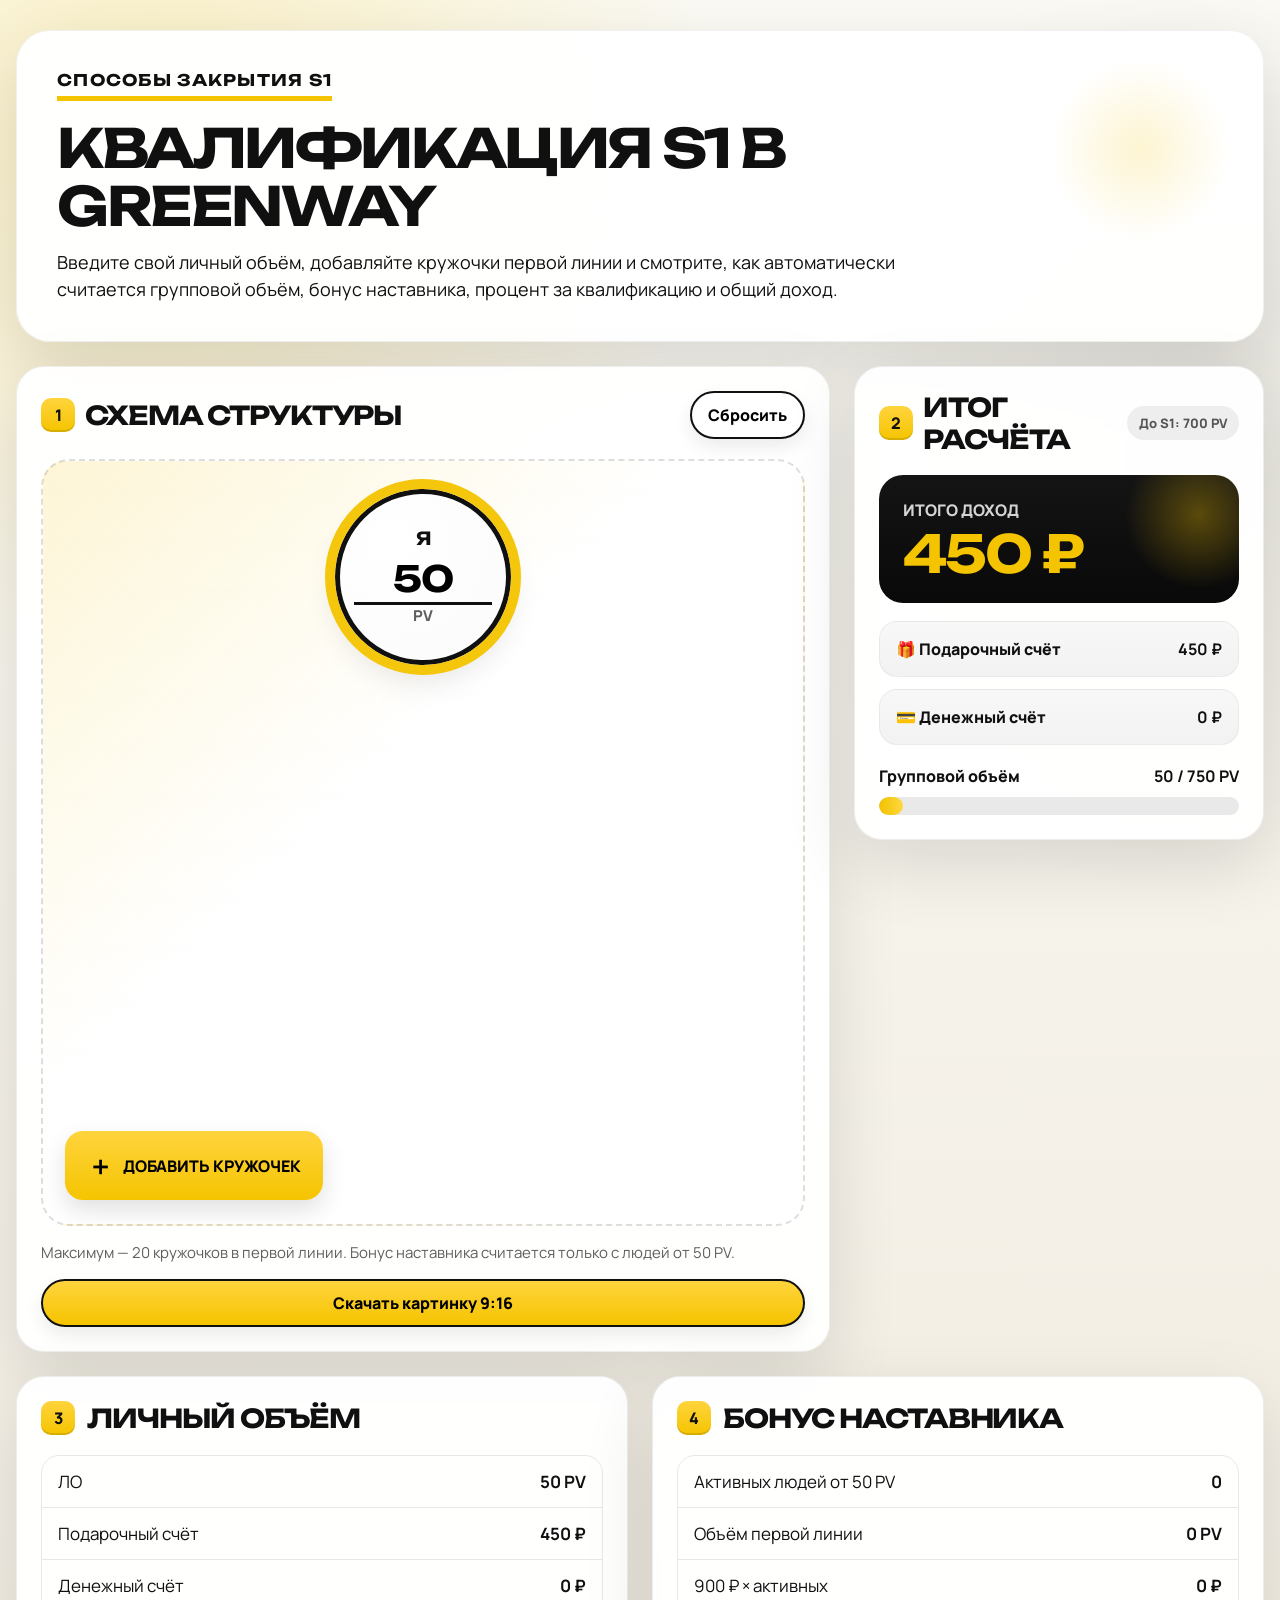
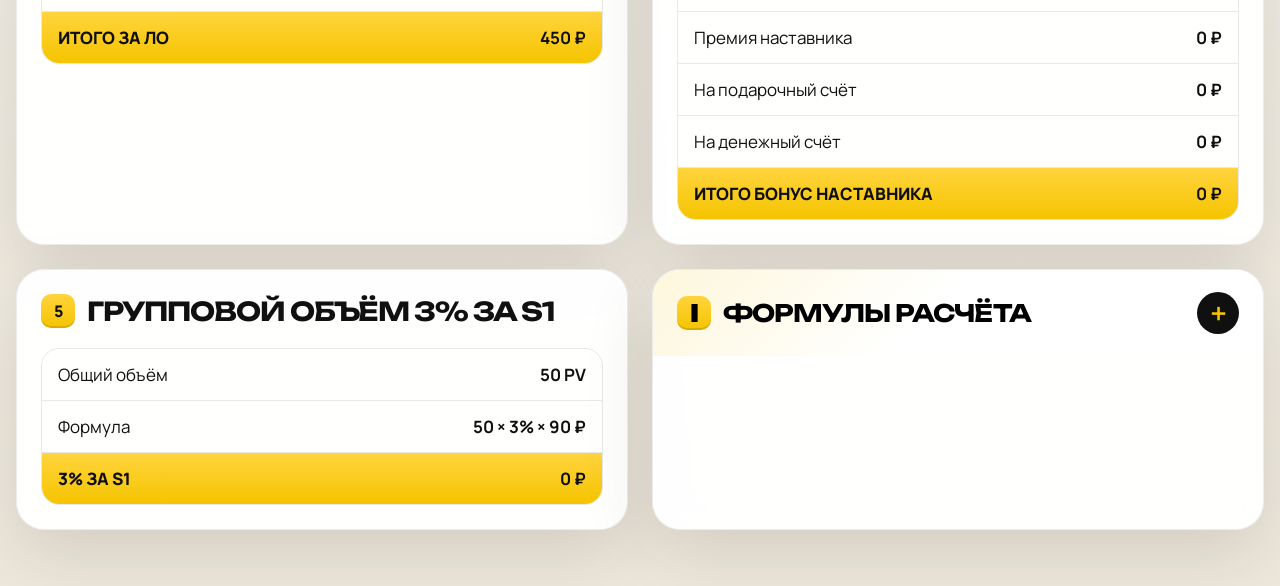
==== index.html @ e16654be "Deploy S1 Greenway calculator" ====
<!doctype html>
<html lang="ru">
<head>
<meta charset="utf-8">
<meta name="viewport" content="width=device-width,initial-scale=1">
<title>Квалификация S1 в GREENWAY</title>
<link rel="preconnect" href="https://fonts.googleapis.com">
<link rel="preconnect" href="https://fonts.gstatic.com" crossorigin>
<link href="https://fonts.googleapis.com/css2?family=Manrope:wght@400;500;700;800&family=Unbounded:wght@500;700;800&display=swap" rel="stylesheet">
<style>
:root{--y:#f5c400;--b:#101010;--g:#5f5f5f;--bg:#f4f1e8;--w:#fff;--r:28px;--sh:0 24px 70px rgba(0,0,0,.12)}*{box-sizing:border-box}body{margin:0;font-family:Manrope,Arial,sans-serif;color:var(--b);background:radial-gradient(circle at 12% 6%,rgba(245,196,0,.2),transparent 24%),radial-gradient(circle at 95% 20%,rgba(0,0,0,.07),transparent 22%),linear-gradient(#fbfaf4,#eee8dc)}button,input{font:inherit}button{cursor:pointer;transition:.25s}button:hover{transform:translateY(-2px)}input::-webkit-outer-spin-button,input::-webkit-inner-spin-button{-webkit-appearance:none;margin:0}input[type=number]{appearance:textfield}.app{width:min(1320px,calc(100% - 32px));margin:auto;padding:30px 0 56px}.hero{position:relative;overflow:hidden;padding:38px 40px;border-radius:34px;background:rgba(255,255,255,.96);box-shadow:var(--sh);border:1px solid rgba(0,0,0,.06)}.hero:before{content:"";position:absolute;right:28px;top:24px;width:190px;height:190px;border-radius:50%;background:radial-gradient(circle,rgba(245,196,0,.18),transparent 68%)}.eyebrow{position:relative;z-index:1;display:inline-block;font-family:Unbounded,sans-serif;font-weight:700;text-transform:uppercase;letter-spacing:.08em;border-bottom:5px solid var(--y);padding-bottom:6px;margin-bottom:18px}.hero h1{position:relative;z-index:1;max-width:980px;margin:0 0 14px;font-family:Unbounded,sans-serif;font-size:clamp(28px,4.2vw,56px);line-height:1.08;text-transform:uppercase;letter-spacing:-.045em}.hero p{position:relative;z-index:1;max-width:860px;margin:0;font-size:18px;line-height:1.5}.layout{display:grid;grid-template-columns:minmax(0,1fr) 410px;gap:24px;margin-top:24px;align-items:start}.card{background:rgba(255,255,255,.96);border:1px solid rgba(0,0,0,.07);border-radius:var(--r);padding:24px;box-shadow:var(--sh);backdrop-filter:blur(8px)}.head,.title{display:flex;align-items:center;justify-content:space-between;gap:12px;margin-bottom:20px}.title{justify-content:flex-start}.head>div{display:flex;align-items:center;gap:10px}h2{margin:0;font-family:Unbounded,sans-serif;font-size:26px;text-transform:uppercase;letter-spacing:-.04em}.tag{display:inline-flex;align-items:center;justify-content:center;min-width:34px;height:34px;border-radius:10px;padding:0 10px;background:linear-gradient(#ffd43d,var(--y));font-weight:900;box-shadow:inset 0 -2px rgba(0,0,0,.12)}.ghost,.action{border:2px solid var(--b);background:#fff;border-radius:999px;padding:11px 16px;font-weight:800;box-shadow:0 8px 18px rgba(0,0,0,.08)}.ghost:hover,.action:hover{background:var(--y)}.action{width:100%;background:linear-gradient(#ffd43d,var(--y));margin-top:16px}.network{position:relative;min-height:700px;border-radius:28px;background:linear-gradient(135deg,rgba(245,196,0,.16),transparent 42%),linear-gradient(rgba(255,255,255,.9),rgba(255,255,255,.96)),repeating-linear-gradient(0deg,transparent,transparent 29px,rgba(0,0,0,.028) 30px),repeating-linear-gradient(90deg,transparent,transparent 29px,rgba(0,0,0,.028) 30px);border:2px dashed rgba(0,0,0,.13);padding:28px 22px 24px;overflow:hidden}.lines{position:absolute;inset:0;z-index:1;pointer-events:none}.line{position:absolute;height:3px;background:linear-gradient(90deg,rgba(16,16,16,.95),rgba(16,16,16,.5));transform-origin:0 50%;opacity:.9}.line:after{content:"";position:absolute;right:-1px;top:50%;width:9px;height:9px;border-top:2px solid var(--b);border-right:2px solid var(--b);transform:translateY(-50%) rotate(45deg)}.node{position:relative;z-index:2;width:150px;height:150px;border:5px solid var(--y);background:radial-gradient(circle at 30% 28%,#fff,#fbfbfb);border-radius:50%;display:flex;flex-direction:column;justify-content:center;align-items:center;box-shadow:0 16px 30px rgba(0,0,0,.1);transition:.25s}.node:hover{transform:translateY(-4px) scale(1.02);box-shadow:0 24px 40px rgba(0,0,0,.14)}.me{width:176px;height:176px;margin:0 auto 118px;border-color:var(--b);outline:10px solid rgba(245,196,0,.95);animation:float 4.4s ease-in-out infinite}.nl{font-family:Unbounded,sans-serif;font-weight:700;text-transform:uppercase;font-size:18px;line-height:1;margin-bottom:8px}.pvbox{display:flex;flex-direction:column;align-items:center;width:100%;padding:0 14px}.pvbox input{width:100%;border:0;border-bottom:3px solid var(--b);background:transparent;font-family:Unbounded,sans-serif;font-size:36px;line-height:.95;font-weight:700;text-align:center;outline:0;letter-spacing:-.04em}.pvbox span{font-weight:900;font-size:15px;color:var(--g)}.first{position:relative;z-index:2;display:flex;flex-wrap:wrap;justify-content:center;align-items:flex-start;gap:18px 14px;min-height:320px;max-width:716px;margin:auto}.pw{display:flex;flex:0 0 132px;flex-direction:column;align-items:center;gap:8px;animation:in .35s ease both}.partner{width:132px;height:132px;border-width:4px}.partner .nl{font-size:16px;margin-bottom:6px}.partner .pvbox{padding:0 12px}.partner .pvbox input{font-size:25px}.partner .pvbox span{font-size:13px}.remove{position:absolute;top:-10px;right:-6px;width:28px;height:28px;border:0;border-radius:999px;background:var(--b);color:#fff;font-size:20px;line-height:1;box-shadow:0 8px 18px rgba(0,0,0,.18)}.remove:hover{background:#ff6262}.add{display:inline-flex;align-items:center;justify-content:center;gap:10px;margin:28px auto 0;padding:16px 22px;border:0;border-radius:18px;background:linear-gradient(#ffd43d,var(--y));font-weight:900;text-transform:uppercase;box-shadow:0 10px 24px rgba(0,0,0,.12)}.add span{font-size:26px}.hint{margin-top:16px;color:var(--g);font-size:15px}.result{position:sticky;top:18px}.badge{padding:8px 12px;border-radius:999px;background:#eee;color:#555;font-weight:900;font-size:13px;white-space:nowrap}.badge.ok{background:linear-gradient(90deg,#e9ff93,var(--y));color:var(--b);box-shadow:0 8px 20px rgba(245,196,0,.26)}.badge.s2{background:linear-gradient(90deg,#101010,#303030);color:var(--y);box-shadow:0 8px 20px rgba(0,0,0,.22)}.big{position:relative;overflow:hidden;background:linear-gradient(#141414,#090909);color:#fff;border-radius:24px;padding:24px;margin-bottom:18px}.big:after{content:"";position:absolute;right:-40px;top:-40px;width:160px;height:160px;border-radius:50%;background:radial-gradient(circle,rgba(245,196,0,.32),transparent 65%)}.big span{display:block;font-weight:800;opacity:.82;text-transform:uppercase;margin-bottom:8px}.big strong{display:block;color:var(--y);font-family:Unbounded,sans-serif;font-size:52px;line-height:.95;letter-spacing:-.05em}.accounts{display:grid;gap:12px;margin-bottom:20px}.accounts div{display:flex;justify-content:space-between;gap:14px;padding:16px;border-radius:18px;background:linear-gradient(#f8f8f8,#f2f2f2);font-weight:800;border:1px solid rgba(0,0,0,.05)}.ptop{display:flex;justify-content:space-between;gap:12px;margin-bottom:10px;font-weight:800}.progress{height:18px;border-radius:999px;background:#e9e9e9;overflow:hidden}.fill{height:100%;width:0;background:linear-gradient(90deg,#f1c100,#ffd83f);border-radius:inherit;transition:.4s}.grid{display:grid;grid-template-columns:repeat(2,minmax(0,1fr));gap:24px;margin-top:24px}.rows{border:1px solid #e8e8e8;border-radius:18px;overflow:hidden}.row{display:flex;justify-content:space-between;gap:20px;padding:14px 16px;border-bottom:1px solid #e8e8e8;font-size:17px}.row:last-child{border-bottom:0}.row strong{text-align:right;white-space:nowrap}.row.total{background:linear-gradient(#ffd43d,var(--y));font-weight:900;text-transform:uppercase}.accordion{padding:0;overflow:hidden}.toggle{width:100%;border:0;background:linear-gradient(135deg,rgba(245,196,0,.14),transparent 46%),#fff;padding:22px 24px;display:flex;align-items:center;justify-content:space-between;gap:18px;text-align:left}.toggle:hover{transform:none;background:linear-gradient(135deg,rgba(245,196,0,.22),transparent 46%),#fff}.at{display:flex;align-items:center;gap:12px;font-family:Unbounded,sans-serif;font-size:24px;font-weight:700;text-transform:uppercase;letter-spacing:-.04em}.ai{width:42px;height:42px;border-radius:999px;display:flex;align-items:center;justify-content:center;background:var(--b);color:var(--y);font-family:Unbounded,sans-serif;font-weight:800;font-size:24px;transition:.25s}.toggle[aria-expanded=true] .ai{transform:rotate(45deg);background:var(--y);color:var(--b)}.ac{padding:0 24px 24px;animation:in .26s ease both}.fg{display:grid;grid-template-columns:repeat(2,minmax(0,1fr));gap:16px}.fb{position:relative;min-height:170px;border-radius:22px;border:1px solid rgba(0,0,0,.08);background:linear-gradient(#fff,#fafafa);padding:20px;overflow:hidden}.fk{display:inline-flex;align-items:center;min-height:28px;padding:5px 10px;border-radius:999px;background:var(--y);font-size:12px;font-weight:900;text-transform:uppercase;margin-bottom:12px}.fb h3{margin:0 0 14px;font-family:Unbounded,sans-serif;font-size:20px;line-height:1.1;text-transform:uppercase;letter-spacing:-.04em}.fb p{margin:12px 0 0;color:var(--g);font-size:14px;line-height:1.42}.fl{display:flex;align-items:center;flex-wrap:wrap;gap:8px;padding:14px;border-radius:16px;background:var(--b);color:#fff;font-weight:900}.fl span{display:inline-flex;align-items:center;justify-content:center;min-height:36px;padding:7px 10px;border-radius:12px;background:rgba(255,255,255,.12)}.fl b{color:var(--y);font-family:Unbounded,sans-serif}.list{list-style:none;padding:0;margin:0;display:grid;gap:8px}.list li{display:grid;grid-template-columns:105px 1fr;gap:10px;align-items:center;padding:10px;border-radius:14px;background:#f4f4f4}.list strong{font-weight:900}.list span{font-weight:800;font-size:14px}.premium{grid-column:1/-1;min-height:auto}.pr{display:flex;align-items:center;justify-content:space-between;gap:14px;padding:12px 0;border-bottom:1px solid #e8e8e8;font-weight:800}.pr:last-child{border-bottom:0}.pr strong{background:var(--y);border-radius:999px;padding:6px 12px}.toast{position:fixed;left:50%;bottom:24px;transform:translateX(-50%) translateY(18px);min-width:220px;max-width:calc(100% - 28px);padding:12px 16px;border-radius:18px;background:rgba(16,16,16,.92);color:#fff;font-weight:800;box-shadow:0 20px 50px rgba(0,0,0,.22);z-index:9999;opacity:0;pointer-events:none;transition:.28s}.toast.show{opacity:1;transform:translateX(-50%)}.toast.success{color:#ffe267}.toast.error{background:linear-gradient(90deg,#3d1414,#571f1f)}.conf{position:fixed;inset:0;overflow:hidden;pointer-events:none;z-index:9998}.cp{position:absolute;top:-20px;width:10px;height:16px;border-radius:3px;animation:fall 1.9s linear forwards}@keyframes float{0%,100%{transform:translateY(0)}50%{transform:translateY(-5px)}}@keyframes in{from{opacity:0;transform:translateY(8px) scale(.98)}to{opacity:1;transform:translateY(0) scale(1)}}@keyframes fall{to{transform:translate3d(var(--d),105vh,0) rotate(720deg);opacity:0}}@media(max-width:1180px){.layout{grid-template-columns:1fr}.result{position:static}}@media(max-width:980px){.grid{grid-template-columns:1fr}}@media(max-width:720px){.hero{padding:28px 22px}.network{min-height:760px;padding:22px 10px 20px}.me{width:162px;height:162px;margin-bottom:84px}.first{gap:14px 8px;max-width:632px}.partner{width:120px;height:120px}}@media(max-width:560px){.app{width:min(100% - 16px,1320px);padding-top:12px}.card{padding:16px;border-radius:20px}h2{font-size:21px}.hero h1{font-size:32px}.head{flex-wrap:wrap}.network{min-height:660px}.first{gap:10px 6px}.pw{flex-basis:clamp(58px,16vw,108px)}.partner{width:clamp(58px,16vw,108px);height:clamp(58px,16vw,108px);border-width:3px}.partner .nl{font-size:clamp(8px,2.1vw,12px);margin-bottom:3px}.partner .pvbox{padding:0 4px}.partner .pvbox input{font-size:clamp(15px,4.2vw,24px);border-bottom-width:2px}.partner .pvbox span{font-size:clamp(8px,2.2vw,13px)}.remove{width:22px;height:22px;font-size:16px;top:-8px;right:-4px}.big strong{font-size:42px}.row{font-size:15px}.fg{grid-template-columns:1fr}.at{font-size:20px}.toggle{padding:18px}.ac{padding:0 18px 18px}.list li{grid-template-columns:1fr}}
</style>
</head>
<body>
<div id="toast" class="toast"></div><div id="confetti" class="conf"></div>
<main class="app">
<section class="hero"><div class="eyebrow">способы закрытия S1</div><h1>Квалификация S1 в GREENWAY</h1><p>Введите свой личный объём, добавляйте кружочки первой линии и смотрите, как автоматически считается групповой объём, бонус наставника, процент за квалификацию и общий доход.</p></section>
<section class="layout"><section class="card builder"><div class="head"><div><span class="tag">1</span><h2>Схема структуры</h2></div><button id="reset" class="ghost">Сбросить</button></div><div class="network"><div class="node me"><div class="nl">Я</div><div class="pvbox"><input id="self" type="number" min="0" step="1" value="50"><span>PV</span></div></div><div id="lines" class="lines"></div><div id="first" class="first"></div><button id="add" class="add"><span>＋</span>Добавить кружочек</button></div><div class="hint">Максимум — 20 кружочков в первой линии. Бонус наставника считается только с людей от 50 PV.</div><button id="download" class="action">Скачать картинку 9:16</button></section>
<aside class="card result"><div class="head"><div><span class="tag">2</span><h2>Итог расчёта</h2></div><div id="badge" class="badge">S1 не закрыт</div></div><div class="big"><span>Итого доход</span><strong id="total">0 ₽</strong></div><div class="accounts"><div><span>🎁 Подарочный счёт</span><strong id="gift">0 ₽</strong></div><div><span>💳 Денежный счёт</span><strong id="cash">0 ₽</strong></div></div><div><div class="ptop"><span>Групповой объём</span><strong><span id="group">0</span> / <span id="target">750</span> PV</strong></div><div class="progress"><div id="fill" class="fill"></div></div></div></aside></section>
<section class="grid"><section class="card"><div class="title"><span class="tag">3</span><h2>Личный объём</h2></div><div class="rows"><div class="row"><span>ЛО</span><strong id="selfView">0 PV</strong></div><div class="row"><span>Подарочный счёт</span><strong id="pGift">0 ₽</strong></div><div class="row"><span>Денежный счёт</span><strong id="pCash">0 ₽</strong></div><div class="row total"><span>Итого за ЛО</span><strong id="pTotal">0 ₽</strong></div></div></section><section class="card"><div class="title"><span class="tag">4</span><h2>Бонус наставника</h2></div><div class="rows"><div class="row"><span>Активных людей от 50 PV</span><strong id="active">0</strong></div><div class="row"><span>Объём первой линии</span><strong id="firstPv">0 PV</strong></div><div class="row"><span>900 ₽ × активных</span><strong id="mentorRaw">0 ₽</strong></div><div class="row"><span>Премия наставника</span><strong id="premium">0 ₽</strong></div><div class="row"><span>На подарочный счёт</span><strong id="mGift">0 ₽</strong></div><div class="row"><span>На денежный счёт</span><strong id="mCash">0 ₽</strong></div><div class="row total"><span>Итого бонус наставника</span><strong id="mTotal">0 ₽</strong></div></div></section><section class="card"><div class="title"><span class="tag">5</span><h2 id="qualTitle">Групповой объём 3% за S1</h2></div><div class="rows"><div class="row"><span>Общий объём</span><strong id="group2">0 PV</strong></div><div class="row"><span>Формула</span><strong id="formula">0 × 3% × 90 ₽</strong></div><div class="row total"><span id="qualLabel">3% за S1</span><strong id="qBonus">0 ₽</strong></div></div></section><section class="card accordion"><button id="toggle" class="toggle" aria-expanded="false"><span class="at"><span class="tag">i</span><span>Формулы расчёта</span></span><span class="ai">＋</span></button><div id="formulas" class="ac" hidden><div class="fg"><article class="fb"><div class="fk">Личный объём</div><h3>Денежный счёт</h3><div class="fl"><span>(ЛО − 50 PV)</span><b>×</b><span>20%</span><b>×</b><span>90 ₽</span></div><p>Считается только с объёма выше базовых 50 PV.</p></article><article class="fb"><div class="fk">Личный объём</div><h3>Подарочный счёт</h3><ul class="list"><li><strong>50–199 PV</strong><span>450 ₽ фиксированно</span></li><li><strong>200–499 PV</strong><span>ЛО × 10% × 90 ₽ + 450 ₽</span></li><li><strong>от 500 PV</strong><span>ЛО × 20% × 90 ₽ + 450 ₽</span></li></ul></article><article class="fb"><div class="fk">1 линия</div><h3>Бонус наставника</h3><div class="fl"><span>Активные люди</span><b>×</b><span>900 ₽</span></div><p>Активным считается человек от 50 PV в первой линии.</p></article><article class="fb"><div class="fk">S1 / S2</div><h3>Процент за квалификацию</h3><div class="fl"><span>750 PV = 3%</span><b>/</b><span>1500 PV = 6%</span></div><p>Начисляется от общего группового объёма.</p></article><article class="fb premium"><div class="fk">Премия наставника</div><h3>За активную первую линию</h3><div class="pr"><span>5 человек</span><strong>1 800 ₽</strong></div><div class="pr"><span>10 человек</span><strong>5 400 ₽</strong></div><div class="pr"><span>15 человек</span><strong>8 100 ₽</strong></div><div class="pr"><span>20 человек</span><strong>10 800 ₽</strong></div></article></div></div></section></section>
</main>
<template id="tpl"><div class="pw"><div class="node partner"><button class="remove">×</button><div class="nl">1</div><div class="pvbox"><input type="number" min="0" step="1" value="50"><span>PV</span></div></div></div></template>
<script>
const MAX=20,RATE=90,st={partners:[],s1:false,tier:null,last:null,timer:null};const $=id=>document.getElementById(id),first=$('first'),tpl=$('tpl'),toast=$('toast'),conf=$('conf');const money=v=>Math.round(v).toLocaleString('ru-RU')+' ₽',pv=v=>Math.round(v).toLocaleString('ru-RU')+' PV';function pg(lo){if(lo<50)return 0;if(lo<200)return 450;if(lo<500)return lo*.1*RATE+450;return lo*.2*RATE+450}function pc(lo){return lo<=50?0:(lo-50)*.2*RATE}function prem(n){return n>=20?10800:n>=15?8100:n>=10?5400:n>=5?1800:0}function id(){return crypto.randomUUID?crypto.randomUUID():Date.now()+Math.random()+''}function msg(t,type='success'){toast.textContent=t;toast.className='toast show '+type;clearTimeout(st.timer);st.timer=setTimeout(()=>toast.className='toast',2400)}function boom(){conf.innerHTML='';let c=['#f5c400','#101010','#fff','#ffdb4d','#d4f465'];for(let i=0;i<120;i++){let s=document.createElement('span');s.className='cp';s.style.left=Math.random()*100+'%';s.style.background=c[Math.floor(Math.random()*c.length)];s.style.opacity=.7+Math.random()*.3;s.style.width=6+Math.random()*8+'px';s.style.height=10+Math.random()*14+'px';s.style.animationDuration=1.2+Math.random()*1.3+'s';s.style.setProperty('--d',-140+Math.random()*280+'px');conf.appendChild(s)}setTimeout(()=>conf.innerHTML='',2400)}function fit(i){let d=(i.value||'').length;if(i.closest('.partner'))i.style.fontSize=d>=6?'12px':d==5?'15px':d==4?'18px':d==3?'21px':'25px';else i.style.fontSize=d>=6?'16px':d==5?'20px':d==4?'24px':d==3?'30px':'36px'}function add(v=50){if(st.partners.length>=MAX)return;st.partners.push({id:id(),pv:v});render();calc()}function rem(i){st.partners=st.partners.filter(p=>p.id!==i);render();calc()}function render(){first.innerHTML='';st.partners.forEach((p,i)=>{let n=tpl.content.cloneNode(true),w=n.querySelector('.pw'),inp=n.querySelector('input'),rm=n.querySelector('.remove'),lab=n.querySelector('.nl');w.dataset.id=p.id;lab.textContent=i+1;inp.value=p.pv;fit(inp);inp.oninput=()=>{p.pv=Math.max(0,Number(inp.value||0));fit(inp);calc();lines()};rm.onclick=()=>rem(p.id);first.appendChild(n)});$('add').disabled=st.partners.length>=MAX;$('add').style.opacity=st.partners.length>=MAX?'.45':'1';$('add').innerHTML=st.partners.length>=MAX?'Достигнут лимит 20 кружочков':'<span>＋</span>Добавить кружочек';requestAnimationFrame(()=>{lines();document.querySelectorAll('.pvbox input').forEach(fit)})}function lines(){let l=$('lines');l.innerHTML='';let net=document.querySelector('.network'),me=document.querySelector('.me'),ps=[...document.querySelectorAll('.partner')];if(!ps.length)return;let nb=net.getBoundingClientRect(),mb=me.getBoundingClientRect(),x1=mb.left+mb.width/2-nb.left,y1=mb.top+mb.height/2-nb.top;ps.forEach(p=>{let b=p.getBoundingClientRect(),x2=b.left+b.width/2-nb.left,y2=b.top+b.height/2-nb.top,dx=x2-x1,dy=y2-y1,a=Math.atan2(dy,dx)*180/Math.PI,r=mb.width/2-8,e=b.width/2-8,len=Math.max(0,Math.hypot(dx,dy)-r-e),d=document.createElement('div');d.className='line';d.style.width=len+'px';d.style.left=x1+'px';d.style.top=y1+'px';d.style.transform=`rotate(${a}deg) translateX(${r}px)`;l.appendChild(d)})}function get(){let raw=$('self').value===''?0:Number($('self').value||0),lo=Math.max(50,raw),pvs=st.partners.map(p=>Math.max(0,Number(p.pv||0))),fp=pvs.reduce((a,b)=>a+b,0),act=pvs.filter(v=>v>=50).length,g=lo+fp,pgift=pg(lo),pcash=pc(lo),pt=pgift+pcash,mraw=act*900,mp=prem(act),mg=Math.min(act,2)*900,mc=Math.max(act-2,0)*900+mp,mt=mg+mc,q=g>=1500?{name:'S2',rate:.06,target:1500}:{name:'S1',rate:.03,target:750},qb=g>=750?g*q.rate*RATE:0,gt=pgift+mg,ct=pcash+mc+qb,total=gt+ct;return{raw,lo,pvs,fp,act,g,pgift,pcash,pt,mraw,mp,mg,mc,mt,q,qb,gt,ct,total,s1:g>=750,s2:g>=1500,rem:Math.max(0,q.target-g)}}function calc(){let si=$('self');fit(si);let c=get();st.last=c;$('selfView').textContent=pv(c.lo);$('pGift').textContent=money(c.pgift);$('pCash').textContent=money(c.pcash);$('pTotal').textContent=money(c.pt);$('active').textContent=c.act;$('firstPv').textContent=pv(c.fp);$('mentorRaw').textContent=money(c.mraw);$('premium').textContent=money(c.mp);$('mGift').textContent=money(c.mg);$('mCash').textContent=money(c.mc);$('mTotal').textContent=money(c.mt);$('group').textContent=Math.round(c.g).toLocaleString('ru-RU');$('target').textContent=c.q.target.toLocaleString('ru-RU');$('group2').textContent=pv(c.g);$('qualTitle').textContent=`Групповой объём ${Math.round(c.q.rate*100)}% за ${c.q.name}`;$('qualLabel').textContent=`${Math.round(c.q.rate*100)}% за ${c.q.name}`;$('formula').textContent=`${Math.round(c.g).toLocaleString('ru-RU')} × ${Math.round(c.q.rate*100)}% × 90 ₽`;$('qBonus').textContent=money(c.qb);$('gift').textContent=money(c.gt);$('cash').textContent=money(c.ct);$('total').textContent=money(c.total);$('fill').style.width=Math.min(100,c.g/c.q.target*100)+'%';let b=$('badge');b.classList.remove('ok','s2');if(c.s2){b.textContent='S2 • 1500 PV • 6%';b.classList.add('s2')}else if(c.s1){b.textContent='S1 закрыт';b.classList.add('ok')}else b.textContent=`До S1: ${c.rem} PV`;if(c.s1&&!st.s1){boom();msg('S1 закрыт')}if(c.s2&&st.tier!=='S2')msg('Это уже следующая квалификация: S2 • 1500 PV • 6%');st.s1=c.s1;st.tier=c.s2?'S2':c.s1?'S1':null;requestAnimationFrame(lines)}function enforce(){let i=$('self'),v=i.value===''?0:Number(i.value||0);if(v<50){i.value=50;fit(i);calc();msg('ЛО не может быть меньше 50 PV','error');return}calc()}function rr(ctx,x,y,w,h,r,fill,stroke=null,shadow=false){ctx.save();ctx.beginPath();ctx.moveTo(x+r,y);ctx.lineTo(x+w-r,y);ctx.quadraticCurveTo(x+w,y,x+w,y+r);ctx.lineTo(x+w,y+h-r);ctx.quadraticCurveTo(x+w,y+h,x+w-r,y+h);ctx.lineTo(x+r,y+h);ctx.quadraticCurveTo(x,y+h,x,y+h-r);ctx.lineTo(x,y+r);ctx.quadraticCurveTo(x,y,x+r,y);ctx.closePath();if(shadow){ctx.shadowColor='rgba(0,0,0,.1)';ctx.shadowBlur=28;ctx.shadowOffsetY=10}if(fill){ctx.fillStyle=fill;ctx.fill()}ctx.shadowColor='transparent';if(stroke){ctx.strokeStyle=stroke;ctx.stroke()}ctx.restore()}function cn(ctx,x,y,r,t,v,stroke='#f5c400'){ctx.save();ctx.shadowColor='rgba(0,0,0,.1)';ctx.shadowBlur=18;ctx.shadowOffsetY=8;ctx.beginPath();ctx.arc(x,y,r,0,Math.PI*2);ctx.fillStyle='#fff';ctx.fill();ctx.shadowColor='transparent';ctx.lineWidth=r>70?10:8;ctx.strokeStyle=stroke;ctx.stroke();ctx.textAlign='center';ctx.fillStyle='#101010';ctx.font=(r>70?'700 30px ':'700 22px ')+'Unbounded,Arial';ctx.fillText(t,x,y-12);ctx.font=(r>70?'700 34px ':'700 24px ')+'Unbounded,Arial';ctx.fillText(String(v),x,y+24);ctx.font=(r>70?'800 18px ':'800 14px ')+'Manrope,Arial';ctx.fillStyle='#6f6f6f';ctx.fillText('PV',x,y+48);ctx.restore()}function pair(ctx,x,y,l,v,w){ctx.fillStyle='#6f6f6f';ctx.font='700 22px Manrope,Arial';ctx.textAlign='left';ctx.fillText(l,x,y);ctx.fillStyle='#101010';ctx.font='800 28px Manrope,Arial';ctx.textAlign='right';ctx.fillText(v,x+w,y)}function sc(ctx,x,y,w,h,title,rows){rr(ctx,x,y,w,h,28,'#fff','rgba(0,0,0,.08)',true);ctx.fillStyle='#101010';ctx.font='700 22px Unbounded,Arial';ctx.textAlign='left';ctx.fillText(title,x+28,y+42);rows.forEach((r,i)=>pair(ctx,x+28,y+94+i*38,r.label,r.value,w-56))}async function download(){if(document.fonts&&document.fonts.ready)try{await document.fonts.ready}catch(e){}let c=st.last||get(),can=document.createElement('canvas');can.width=1080;can.height=1920;let ctx=can.getContext('2d'),gr=ctx.createLinearGradient(0,0,0,1920);gr.addColorStop(0,'#fcfaf5');gr.addColorStop(.55,'#f4f1e8');gr.addColorStop(1,'#ece7dc');ctx.fillStyle=gr;ctx.fillRect(0,0,1080,1920);ctx.fillStyle='rgba(245,196,0,.16)';ctx.beginPath();ctx.arc(910,135,180,0,Math.PI*2);ctx.fill();ctx.beginPath();ctx.arc(155,1685,190,0,Math.PI*2);ctx.fill();rr(ctx,70,276,940,30,16,'rgba(245,196,0,.18)');ctx.fillStyle='#101010';ctx.font='800 42px Unbounded,Arial';ctx.fillText('МОЯ СТРАТЕГИЯ',70,104);ctx.fillText('ЗАКРЫТИЯ S1',70,158);ctx.font='700 40px Unbounded,Arial';ctx.fillText('в Greenway',70,212);ctx.font='700 24px Manrope,Arial';ctx.fillStyle='#515151';ctx.fillText('Текущая структура и расчёт дохода',70,252);let sx=540,sy=420;cn(ctx,sx,sy,88,'Я',c.lo,'#101010');let pts=[],cols=5,nr=60,stepX=185,startY=650,stepY=180;for(let row=0,i=0;i<c.pvs.length;row++){let cnt=Math.min(cols,c.pvs.length-i),rw=(cnt-1)*stepX,rs=sx-rw/2;for(let col=0;col<cnt;col++,i++)pts.push({i,val:c.pvs[i],x:rs+col*stepX,y:startY+row*stepY})}ctx.save();ctx.strokeStyle='#101010';ctx.lineWidth=4;pts.forEach(p=>{ctx.beginPath();ctx.moveTo(sx,sy+88);ctx.lineTo(p.x,p.y-nr+4);ctx.stroke()});ctx.restore();pts.forEach(p=>cn(ctx,p.x,p.y,nr,String(p.i+1),p.val));let top=1210,w=450,h=170,gap=24,lx=70,rx=560;sc(ctx,lx,top,w,h,'Личный объём',[{label:'ЛО',value:pv(c.lo)},{label:'Итого',value:money(c.pt)}]);sc(ctx,rx,top,w,h,'Бонус наставника',[{label:'Активных',value:String(c.act)},{label:'Итого',value:money(c.mt)}]);sc(ctx,lx,top+h+gap,w,h,'Счета',[{label:'Подарочный',value:money(c.gt)},{label:'Денежный',value:money(c.ct)}]);sc(ctx,rx,top+h+gap,w,h,'Групповой объём',[{label:'Общий PV',value:pv(c.g)},{label:`${Math.round(c.q.rate*100)}% за ${c.q.name}`,value:money(c.qb)}]);let ty=1602,th=190,tg=ctx.createLinearGradient(70,ty,1010,ty+th);tg.addColorStop(0,'#0c0c0d');tg.addColorStop(.55,'#151517');tg.addColorStop(1,'#202024');rr(ctx,70,ty,940,th,36,tg,null,true);ctx.textAlign='left';ctx.fillStyle='rgba(255,255,255,.88)';ctx.font='800 24px Manrope,Arial';ctx.fillText('Итого доход',120,ty+58);ctx.fillStyle='#f5c400';ctx.font='800 62px Unbounded,Arial';ctx.fillText(money(c.total),120,ty+138);let bt=c.s2?'S2 • 1500 PV • 6%':c.s1?'S1 закрыт':`До S1 ${c.rem} PV`;ctx.font='800 20px Manrope,Arial';let bw=Math.max(c.s2?290:210,Math.ceil(ctx.measureText(bt).width+54)),bx=1010-bw-54,by=ty+38;rr(ctx,bx,by,bw,60,30,c.s2?'#101010':c.s1?'#f5c400':'#ececec',c.s2?'rgba(245,196,0,.35)':null);ctx.fillStyle=c.s2?'#f5c400':'#101010';ctx.textAlign='center';ctx.fillText(bt,bx+bw/2,by+38);ctx.textAlign='left';ctx.fillStyle='#7a7a7a';ctx.font='700 20px Manrope,Arial';ctx.fillText('Сайт-калькулятор S1 • создано автоматически',70,1868);let a=document.createElement('a');a.download=`s1-structure-${Math.round(c.g)}pv.png`;a.href=can.toDataURL('image/png');a.click();msg('Картинка 9:16 скачана')}$('add').onclick=()=>add(50);$('self').oninput=calc;$('self').onblur=enforce;$('self').onchange=enforce;$('self').onkeydown=e=>{if(e.key==='Enter'){enforce();e.target.blur()}};$('reset').onclick=()=>{$('self').value=50;st.partners=[];st.s1=false;st.tier=null;render();calc();msg('Калькулятор сброшен')};$('download').onclick=download;window.onresize=lines;$('toggle').onclick=()=>{let t=$('toggle'),f=$('formulas'),open=t.getAttribute('aria-expanded')==='true';t.setAttribute('aria-expanded',String(!open));f.hidden=open};fit($('self'));render();calc();
</script>
</body>
</html>
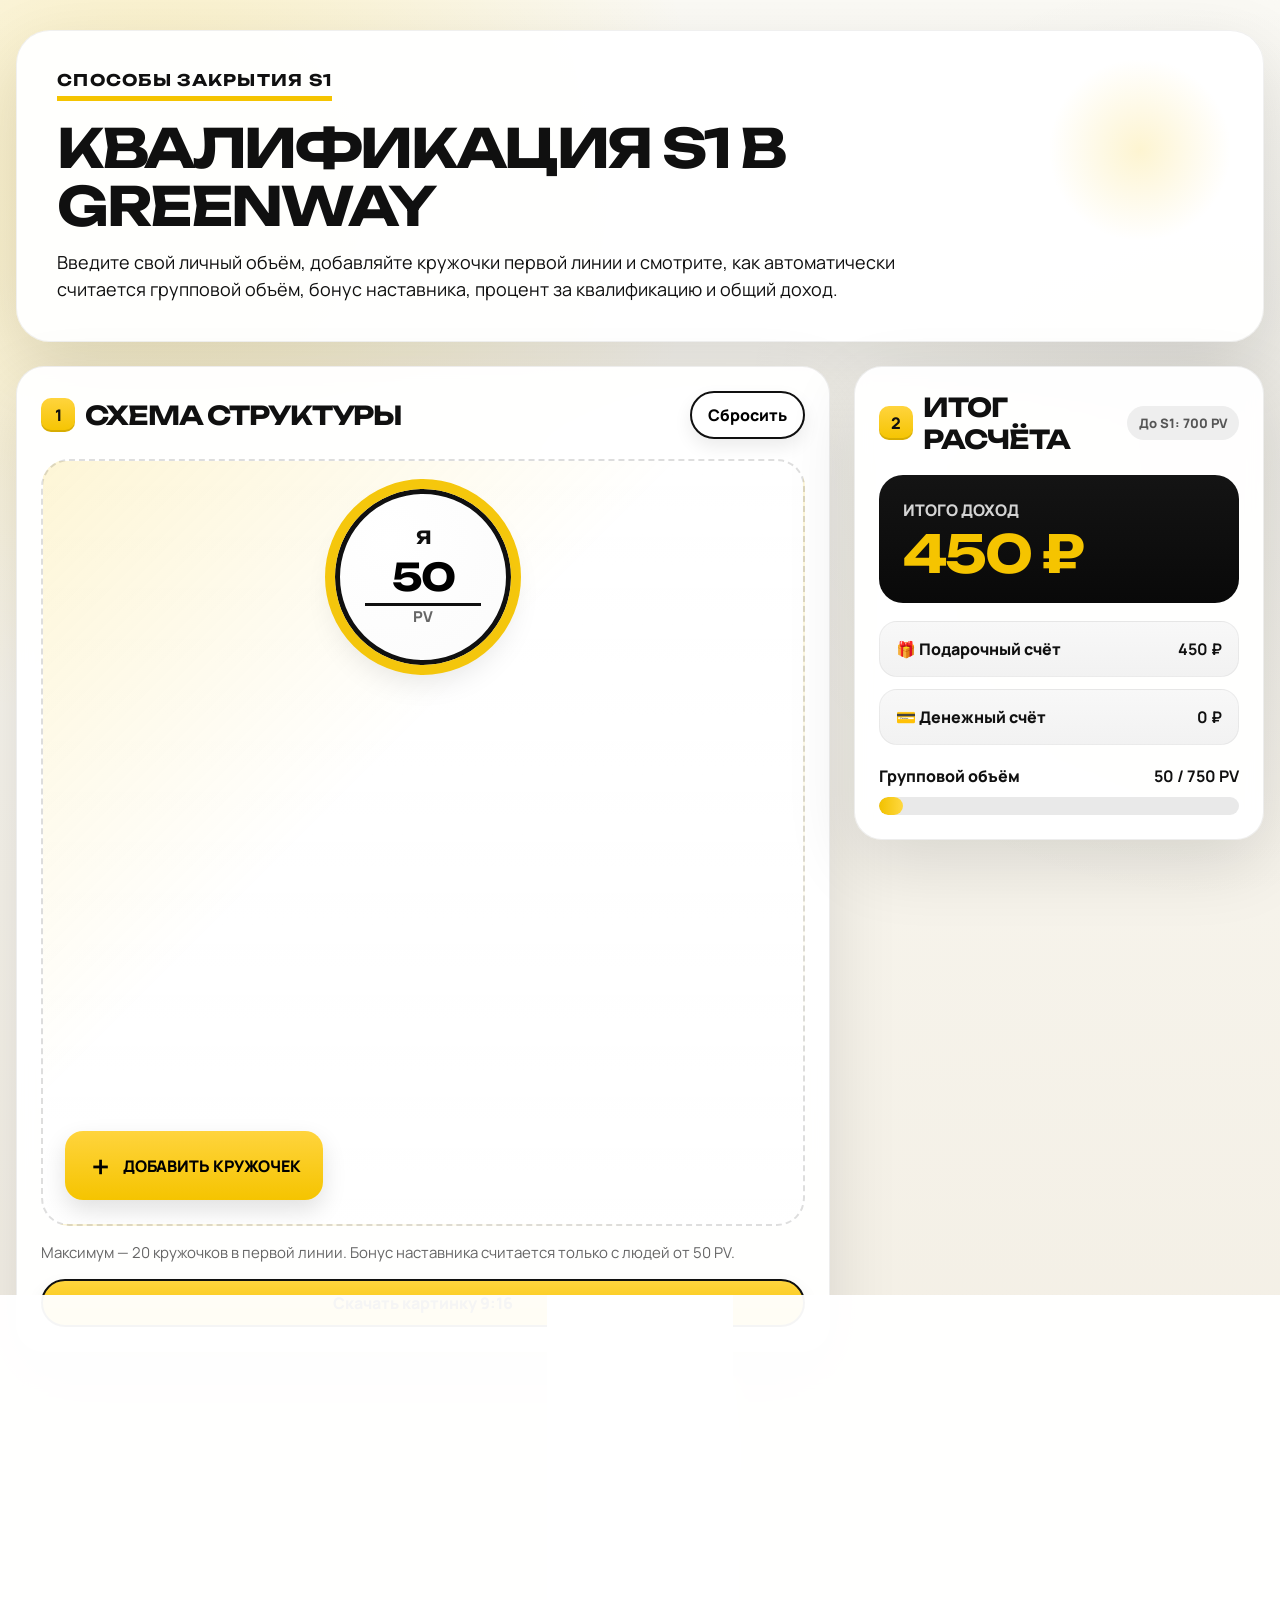
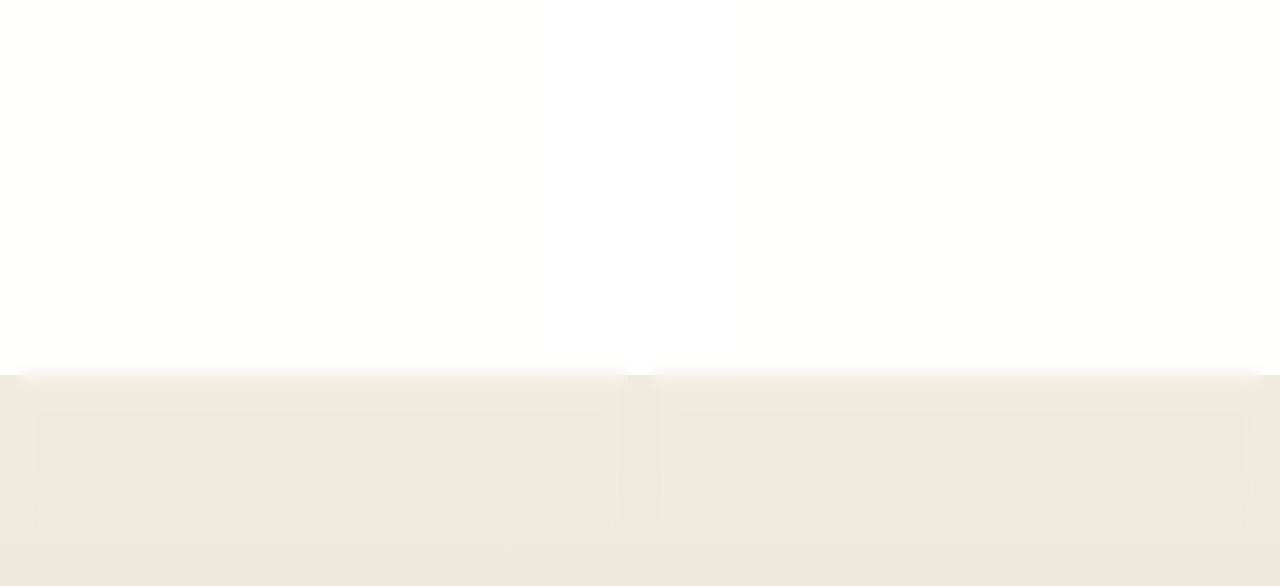
==== commit 3f1be78b: "Fit PV values inside circle inputs" ====
--- a/index.html
+++ b/index.html
@@ -1,27 +1,39 @@
 <!doctype html>
 <html lang="ru">
 <head>
-<meta charset="utf-8">
-<meta name="viewport" content="width=device-width,initial-scale=1">
-<title>Квалификация S1 в GREENWAY</title>
-<link rel="preconnect" href="https://fonts.googleapis.com">
-<link rel="preconnect" href="https://fonts.gstatic.com" crossorigin>
-<link href="https://fonts.googleapis.com/css2?family=Manrope:wght@400;500;700;800&family=Unbounded:wght@500;700;800&display=swap" rel="stylesheet">
-<style>
-:root{--y:#f5c400;--b:#101010;--g:#5f5f5f;--bg:#f4f1e8;--w:#fff;--r:28px;--sh:0 24px 70px rgba(0,0,0,.12)}*{box-sizing:border-box}body{margin:0;font-family:Manrope,Arial,sans-serif;color:var(--b);background:radial-gradient(circle at 12% 6%,rgba(245,196,0,.2),transparent 24%),radial-gradient(circle at 95% 20%,rgba(0,0,0,.07),transparent 22%),linear-gradient(#fbfaf4,#eee8dc)}button,input{font:inherit}button{cursor:pointer;transition:.25s}button:hover{transform:translateY(-2px)}input::-webkit-outer-spin-button,input::-webkit-inner-spin-button{-webkit-appearance:none;margin:0}input[type=number]{appearance:textfield}.app{width:min(1320px,calc(100% - 32px));margin:auto;padding:30px 0 56px}.hero{position:relative;overflow:hidden;padding:38px 40px;border-radius:34px;background:rgba(255,255,255,.96);box-shadow:var(--sh);border:1px solid rgba(0,0,0,.06)}.hero:before{content:"";position:absolute;right:28px;top:24px;width:190px;height:190px;border-radius:50%;background:radial-gradient(circle,rgba(245,196,0,.18),transparent 68%)}.eyebrow{position:relative;z-index:1;display:inline-block;font-family:Unbounded,sans-serif;font-weight:700;text-transform:uppercase;letter-spacing:.08em;border-bottom:5px solid var(--y);padding-bottom:6px;margin-bottom:18px}.hero h1{position:relative;z-index:1;max-width:980px;margin:0 0 14px;font-family:Unbounded,sans-serif;font-size:clamp(28px,4.2vw,56px);line-height:1.08;text-transform:uppercase;letter-spacing:-.045em}.hero p{position:relative;z-index:1;max-width:860px;margin:0;font-size:18px;line-height:1.5}.layout{display:grid;grid-template-columns:minmax(0,1fr) 410px;gap:24px;margin-top:24px;align-items:start}.card{background:rgba(255,255,255,.96);border:1px solid rgba(0,0,0,.07);border-radius:var(--r);padding:24px;box-shadow:var(--sh);backdrop-filter:blur(8px)}.head,.title{display:flex;align-items:center;justify-content:space-between;gap:12px;margin-bottom:20px}.title{justify-content:flex-start}.head>div{display:flex;align-items:center;gap:10px}h2{margin:0;font-family:Unbounded,sans-serif;font-size:26px;text-transform:uppercase;letter-spacing:-.04em}.tag{display:inline-flex;align-items:center;justify-content:center;min-width:34px;height:34px;border-radius:10px;padding:0 10px;background:linear-gradient(#ffd43d,var(--y));font-weight:900;box-shadow:inset 0 -2px rgba(0,0,0,.12)}.ghost,.action{border:2px solid var(--b);background:#fff;border-radius:999px;padding:11px 16px;font-weight:800;box-shadow:0 8px 18px rgba(0,0,0,.08)}.ghost:hover,.action:hover{background:var(--y)}.action{width:100%;background:linear-gradient(#ffd43d,var(--y));margin-top:16px}.network{position:relative;min-height:700px;border-radius:28px;background:linear-gradient(135deg,rgba(245,196,0,.16),transparent 42%),linear-gradient(rgba(255,255,255,.9),rgba(255,255,255,.96)),repeating-linear-gradient(0deg,transparent,transparent 29px,rgba(0,0,0,.028) 30px),repeating-linear-gradient(90deg,transparent,transparent 29px,rgba(0,0,0,.028) 30px);border:2px dashed rgba(0,0,0,.13);padding:28px 22px 24px;overflow:hidden}.lines{position:absolute;inset:0;z-index:1;pointer-events:none}.line{position:absolute;height:3px;background:linear-gradient(90deg,rgba(16,16,16,.95),rgba(16,16,16,.5));transform-origin:0 50%;opacity:.9}.line:after{content:"";position:absolute;right:-1px;top:50%;width:9px;height:9px;border-top:2px solid var(--b);border-right:2px solid var(--b);transform:translateY(-50%) rotate(45deg)}.node{position:relative;z-index:2;width:150px;height:150px;border:5px solid var(--y);background:radial-gradient(circle at 30% 28%,#fff,#fbfbfb);border-radius:50%;display:flex;flex-direction:column;justify-content:center;align-items:center;box-shadow:0 16px 30px rgba(0,0,0,.1);transition:.25s}.node:hover{transform:translateY(-4px) scale(1.02);box-shadow:0 24px 40px rgba(0,0,0,.14)}.me{width:176px;height:176px;margin:0 auto 118px;border-color:var(--b);outline:10px solid rgba(245,196,0,.95);animation:float 4.4s ease-in-out infinite}.nl{font-family:Unbounded,sans-serif;font-weight:700;text-transform:uppercase;font-size:18px;line-height:1;margin-bottom:8px}.pvbox{display:flex;flex-direction:column;align-items:center;width:100%;padding:0 14px}.pvbox input{width:100%;border:0;border-bottom:3px solid var(--b);background:transparent;font-family:Unbounded,sans-serif;font-size:36px;line-height:.95;font-weight:700;text-align:center;outline:0;letter-spacing:-.04em}.pvbox span{font-weight:900;font-size:15px;color:var(--g)}.first{position:relative;z-index:2;display:flex;flex-wrap:wrap;justify-content:center;align-items:flex-start;gap:18px 14px;min-height:320px;max-width:716px;margin:auto}.pw{display:flex;flex:0 0 132px;flex-direction:column;align-items:center;gap:8px;animation:in .35s ease both}.partner{width:132px;height:132px;border-width:4px}.partner .nl{font-size:16px;margin-bottom:6px}.partner .pvbox{padding:0 12px}.partner .pvbox input{font-size:25px}.partner .pvbox span{font-size:13px}.remove{position:absolute;top:-10px;right:-6px;width:28px;height:28px;border:0;border-radius:999px;background:var(--b);color:#fff;font-size:20px;line-height:1;box-shadow:0 8px 18px rgba(0,0,0,.18)}.remove:hover{background:#ff6262}.add{display:inline-flex;align-items:center;justify-content:center;gap:10px;margin:28px auto 0;padding:16px 22px;border:0;border-radius:18px;background:linear-gradient(#ffd43d,var(--y));font-weight:900;text-transform:uppercase;box-shadow:0 10px 24px rgba(0,0,0,.12)}.add span{font-size:26px}.hint{margin-top:16px;color:var(--g);font-size:15px}.result{position:sticky;top:18px}.badge{padding:8px 12px;border-radius:999px;background:#eee;color:#555;font-weight:900;font-size:13px;white-space:nowrap}.badge.ok{background:linear-gradient(90deg,#e9ff93,var(--y));color:var(--b);box-shadow:0 8px 20px rgba(245,196,0,.26)}.badge.s2{background:linear-gradient(90deg,#101010,#303030);color:var(--y);box-shadow:0 8px 20px rgba(0,0,0,.22)}.big{position:relative;overflow:hidden;background:linear-gradient(#141414,#090909);color:#fff;border-radius:24px;padding:24px;margin-bottom:18px}.big:after{content:"";position:absolute;right:-40px;top:-40px;width:160px;height:160px;border-radius:50%;background:radial-gradient(circle,rgba(245,196,0,.32),transparent 65%)}.big span{display:block;font-weight:800;opacity:.82;text-transform:uppercase;margin-bottom:8px}.big strong{display:block;color:var(--y);font-family:Unbounded,sans-serif;font-size:52px;line-height:.95;letter-spacing:-.05em}.accounts{display:grid;gap:12px;margin-bottom:20px}.accounts div{display:flex;justify-content:space-between;gap:14px;padding:16px;border-radius:18px;background:linear-gradient(#f8f8f8,#f2f2f2);font-weight:800;border:1px solid rgba(0,0,0,.05)}.ptop{display:flex;justify-content:space-between;gap:12px;margin-bottom:10px;font-weight:800}.progress{height:18px;border-radius:999px;background:#e9e9e9;overflow:hidden}.fill{height:100%;width:0;background:linear-gradient(90deg,#f1c100,#ffd83f);border-radius:inherit;transition:.4s}.grid{display:grid;grid-template-columns:repeat(2,minmax(0,1fr));gap:24px;margin-top:24px}.rows{border:1px solid #e8e8e8;border-radius:18px;overflow:hidden}.row{display:flex;justify-content:space-between;gap:20px;padding:14px 16px;border-bottom:1px solid #e8e8e8;font-size:17px}.row:last-child{border-bottom:0}.row strong{text-align:right;white-space:nowrap}.row.total{background:linear-gradient(#ffd43d,var(--y));font-weight:900;text-transform:uppercase}.accordion{padding:0;overflow:hidden}.toggle{width:100%;border:0;background:linear-gradient(135deg,rgba(245,196,0,.14),transparent 46%),#fff;padding:22px 24px;display:flex;align-items:center;justify-content:space-between;gap:18px;text-align:left}.toggle:hover{transform:none;background:linear-gradient(135deg,rgba(245,196,0,.22),transparent 46%),#fff}.at{display:flex;align-items:center;gap:12px;font-family:Unbounded,sans-serif;font-size:24px;font-weight:700;text-transform:uppercase;letter-spacing:-.04em}.ai{width:42px;height:42px;border-radius:999px;display:flex;align-items:center;justify-content:center;background:var(--b);color:var(--y);font-family:Unbounded,sans-serif;font-weight:800;font-size:24px;transition:.25s}.toggle[aria-expanded=true] .ai{transform:rotate(45deg);background:var(--y);color:var(--b)}.ac{padding:0 24px 24px;animation:in .26s ease both}.fg{display:grid;grid-template-columns:repeat(2,minmax(0,1fr));gap:16px}.fb{position:relative;min-height:170px;border-radius:22px;border:1px solid rgba(0,0,0,.08);background:linear-gradient(#fff,#fafafa);padding:20px;overflow:hidden}.fk{display:inline-flex;align-items:center;min-height:28px;padding:5px 10px;border-radius:999px;background:var(--y);font-size:12px;font-weight:900;text-transform:uppercase;margin-bottom:12px}.fb h3{margin:0 0 14px;font-family:Unbounded,sans-serif;font-size:20px;line-height:1.1;text-transform:uppercase;letter-spacing:-.04em}.fb p{margin:12px 0 0;color:var(--g);font-size:14px;line-height:1.42}.fl{display:flex;align-items:center;flex-wrap:wrap;gap:8px;padding:14px;border-radius:16px;background:var(--b);color:#fff;font-weight:900}.fl span{display:inline-flex;align-items:center;justify-content:center;min-height:36px;padding:7px 10px;border-radius:12px;background:rgba(255,255,255,.12)}.fl b{color:var(--y);font-family:Unbounded,sans-serif}.list{list-style:none;padding:0;margin:0;display:grid;gap:8px}.list li{display:grid;grid-template-columns:105px 1fr;gap:10px;align-items:center;padding:10px;border-radius:14px;background:#f4f4f4}.list strong{font-weight:900}.list span{font-weight:800;font-size:14px}.premium{grid-column:1/-1;min-height:auto}.pr{display:flex;align-items:center;justify-content:space-between;gap:14px;padding:12px 0;border-bottom:1px solid #e8e8e8;font-weight:800}.pr:last-child{border-bottom:0}.pr strong{background:var(--y);border-radius:999px;padding:6px 12px}.toast{position:fixed;left:50%;bottom:24px;transform:translateX(-50%) translateY(18px);min-width:220px;max-width:calc(100% - 28px);padding:12px 16px;border-radius:18px;background:rgba(16,16,16,.92);color:#fff;font-weight:800;box-shadow:0 20px 50px rgba(0,0,0,.22);z-index:9999;opacity:0;pointer-events:none;transition:.28s}.toast.show{opacity:1;transform:translateX(-50%)}.toast.success{color:#ffe267}.toast.error{background:linear-gradient(90deg,#3d1414,#571f1f)}.conf{position:fixed;inset:0;overflow:hidden;pointer-events:none;z-index:9998}.cp{position:absolute;top:-20px;width:10px;height:16px;border-radius:3px;animation:fall 1.9s linear forwards}@keyframes float{0%,100%{transform:translateY(0)}50%{transform:translateY(-5px)}}@keyframes in{from{opacity:0;transform:translateY(8px) scale(.98)}to{opacity:1;transform:translateY(0) scale(1)}}@keyframes fall{to{transform:translate3d(var(--d),105vh,0) rotate(720deg);opacity:0}}@media(max-width:1180px){.layout{grid-template-columns:1fr}.result{position:static}}@media(max-width:980px){.grid{grid-template-columns:1fr}}@media(max-width:720px){.hero{padding:28px 22px}.network{min-height:760px;padding:22px 10px 20px}.me{width:162px;height:162px;margin-bottom:84px}.first{gap:14px 8px;max-width:632px}.partner{width:120px;height:120px}}@media(max-width:560px){.app{width:min(100% - 16px,1320px);padding-top:12px}.card{padding:16px;border-radius:20px}h2{font-size:21px}.hero h1{font-size:32px}.head{flex-wrap:wrap}.network{min-height:660px}.first{gap:10px 6px}.pw{flex-basis:clamp(58px,16vw,108px)}.partner{width:clamp(58px,16vw,108px);height:clamp(58px,16vw,108px);border-width:3px}.partner .nl{font-size:clamp(8px,2.1vw,12px);margin-bottom:3px}.partner .pvbox{padding:0 4px}.partner .pvbox input{font-size:clamp(15px,4.2vw,24px);border-bottom-width:2px}.partner .pvbox span{font-size:clamp(8px,2.2vw,13px)}.remove{width:22px;height:22px;font-size:16px;top:-8px;right:-4px}.big strong{font-size:42px}.row{font-size:15px}.fg{grid-template-columns:1fr}.at{font-size:20px}.toggle{padding:18px}.ac{padding:0 18px 18px}.list li{grid-template-columns:1fr}}
-</style>
+  <meta charset="utf-8" />
+  <meta name="viewport" content="width=device-width,initial-scale=1" />
+  <title>Квалификация S1 в GREENWAY</title>
+  <link rel="preconnect" href="https://fonts.googleapis.com">
+  <link rel="preconnect" href="https://fonts.gstatic.com" crossorigin>
+  <link href="https://fonts.googleapis.com/css2?family=Manrope:wght@400;500;700;800&family=Unbounded:wght@500;700;800&display=swap" rel="stylesheet">
+  <style>
+    :root{--yellow:#f5c400;--yellow2:#ffd947;--black:#101010;--muted:#666;--line:#e8e4d8;--paper:#fbfaf5;--shadow:0 24px 70px rgba(0,0,0,.12);--radius:28px}*{box-sizing:border-box}body{margin:0;font-family:Manrope,Arial,sans-serif;color:var(--black);background:radial-gradient(circle at 12% 8%,rgba(245,196,0,.22),transparent 24%),radial-gradient(circle at 94% 20%,rgba(16,16,16,.07),transparent 22%),linear-gradient(#fbfaf5,#efe9dc)}button,input{font:inherit}button{cursor:pointer;transition:.25s ease}button:hover{transform:translateY(-2px)}input::-webkit-outer-spin-button,input::-webkit-inner-spin-button{-webkit-appearance:none;margin:0}input[type=number]{appearance:textfield;-moz-appearance:textfield}.app{width:min(1320px,calc(100% - 32px));margin:auto;padding:30px 0 56px}.hero{position:relative;overflow:hidden;padding:38px 40px;border-radius:34px;background:rgba(255,255,255,.96);box-shadow:var(--shadow);border:1px solid rgba(0,0,0,.06)}.hero::before{content:"";position:absolute;right:28px;top:24px;width:190px;height:190px;border-radius:50%;background:radial-gradient(circle,rgba(245,196,0,.18),transparent 68%)}.eyebrow{position:relative;z-index:1;display:inline-block;font-family:Unbounded,sans-serif;font-weight:700;text-transform:uppercase;letter-spacing:.08em;border-bottom:5px solid var(--yellow);padding-bottom:6px;margin-bottom:18px}h1,h2,p{margin-top:0}.hero h1{position:relative;z-index:1;max-width:980px;margin-bottom:14px;font-family:Unbounded,sans-serif;font-size:clamp(28px,4.2vw,56px);line-height:1.08;text-transform:uppercase;letter-spacing:-.045em}.hero p{position:relative;z-index:1;max-width:860px;margin-bottom:0;font-size:18px;line-height:1.5}.layout{display:grid;grid-template-columns:minmax(0,1fr) 410px;gap:24px;margin-top:24px;align-items:start}.card{background:rgba(255,255,255,.96);border:1px solid rgba(0,0,0,.07);border-radius:var(--radius);padding:24px;box-shadow:var(--shadow);backdrop-filter:blur(8px)}.head,.title{display:flex;align-items:center;justify-content:space-between;gap:12px;margin-bottom:20px}.title{justify-content:flex-start}.head>div{display:flex;align-items:center;gap:10px}h2{margin:0;font-family:Unbounded,sans-serif;font-size:26px;text-transform:uppercase;letter-spacing:-.04em}.tag{display:inline-flex;align-items:center;justify-content:center;min-width:34px;height:34px;border-radius:10px;padding:0 10px;background:linear-gradient(#ffd43d,var(--yellow));font-weight:900;box-shadow:inset 0 -2px rgba(0,0,0,.12)}.ghost,.action{border:2px solid var(--black);background:#fff;border-radius:999px;padding:11px 16px;font-weight:800;box-shadow:0 8px 18px rgba(0,0,0,.08)}.ghost:hover,.action:hover{background:var(--yellow)}.action{width:100%;background:linear-gradient(#ffd43d,var(--yellow));margin-top:16px}.network{position:relative;min-height:700px;border-radius:28px;background:linear-gradient(135deg,rgba(245,196,0,.16),transparent 42%),linear-gradient(rgba(255,255,255,.9),rgba(255,255,255,.96)),repeating-linear-gradient(0deg,transparent,transparent 29px,rgba(0,0,0,.028) 30px),repeating-linear-gradient(90deg,transparent,transparent 29px,rgba(0,0,0,.028) 30px);border:2px dashed rgba(0,0,0,.13);padding:28px 22px 24px;overflow:hidden}.lines{position:absolute;inset:0;z-index:1;pointer-events:none}.line{position:absolute;height:3px;background:linear-gradient(90deg,rgba(16,16,16,.95),rgba(16,16,16,.5));transform-origin:0 50%;opacity:.9}.line::after{content:"";position:absolute;right:-1px;top:50%;width:9px;height:9px;border-top:2px solid var(--black);border-right:2px solid var(--black);transform:translateY(-50%) rotate(45deg)}.node{position:relative;z-index:2;width:150px;height:150px;border:5px solid var(--yellow);background:radial-gradient(circle at 30% 28%,#fff,#fbfbfb);border-radius:50%;display:flex;flex-direction:column;justify-content:center;align-items:center;box-shadow:0 16px 30px rgba(0,0,0,.1);transition:.25s ease;overflow:visible}.node:hover{transform:translateY(-4px) scale(1.02);box-shadow:0 24px 40px rgba(0,0,0,.14)}.me{width:176px;height:176px;margin:0 auto 118px;border-color:var(--black);outline:10px solid rgba(245,196,0,.95);animation:float 4.4s ease-in-out infinite}.node-label{font-family:Unbounded,sans-serif;font-weight:700;text-transform:uppercase;font-size:18px;line-height:1;margin-bottom:7px;letter-spacing:-.03em;flex:0 0 auto}.pvbox{display:flex;flex-direction:column;align-items:center;width:100%;max-width:72%;min-width:0;padding:0 2px;overflow:hidden}.pvbox input{display:block;width:100%;min-width:0;border:0;border-bottom:3px solid var(--black);background:transparent;font-family:Unbounded,sans-serif;font-size:36px;line-height:1;font-weight:700;text-align:center;outline:0;letter-spacing:-.06em;padding:0 0 3px;overflow:hidden;text-overflow:clip}.pvbox span{flex:0 0 auto;font-weight:900;font-size:15px;color:var(--muted);line-height:1.1;margin-top:3px}.first{position:relative;z-index:2;display:flex;flex-wrap:wrap;justify-content:center;align-items:flex-start;gap:18px 14px;min-height:320px;max-width:716px;margin:auto}.partner-wrap{display:flex;flex:0 0 132px;flex-direction:column;align-items:center;gap:8px;animation:in .35s ease both}.partner{width:132px;height:132px;border-width:4px}.partner .node-label{font-size:16px;margin-bottom:5px}.partner .pvbox{max-width:76%;padding:0 1px}.partner .pvbox input{font-size:25px;letter-spacing:-.075em;border-bottom-width:2px}.partner .pvbox span{font-size:13px;margin-top:2px}.remove{position:absolute;top:-10px;right:-6px;width:28px;height:28px;border:0;border-radius:999px;background:var(--black);color:#fff;font-size:20px;line-height:1;box-shadow:0 8px 18px rgba(0,0,0,.18)}.remove:hover{background:#ff6262}.add{display:inline-flex;align-items:center;justify-content:center;gap:10px;margin:28px auto 0;padding:16px 22px;border:0;border-radius:18px;background:linear-gradient(#ffd43d,var(--yellow));font-weight:900;text-transform:uppercase;box-shadow:0 10px 24px rgba(0,0,0,.12)}.add span{font-size:26px}.hint{margin-top:16px;color:var(--muted);font-size:15px}.result{position:sticky;top:18px}.badge{padding:8px 12px;border-radius:999px;background:#eee;color:#555;font-weight:900;font-size:13px;white-space:nowrap}.badge.ok{background:linear-gradient(90deg,#e9ff93,var(--yellow));color:var(--black);box-shadow:0 8px 20px rgba(245,196,0,.26)}.badge.s2{background:linear-gradient(90deg,#101010,#303030);color:var(--yellow);box-shadow:0 8px 20px rgba(0,0,0,.22)}.big{position:relative;overflow:hidden;background:linear-gradient(#141414,#090909);color:#fff;border-radius:24px;padding:24px;margin-bottom:18px}.big span{display:block;font-weight:800;opacity:.82;text-transform:uppercase;margin-bottom:8px}.big strong{display:block;color:var(--yellow);font-family:Unbounded,sans-serif;font-size:52px;line-height:.95;letter-spacing:-.05em}.accounts{display:grid;gap:12px;margin-bottom:20px}.accounts div{display:flex;justify-content:space-between;gap:14px;padding:16px;border-radius:18px;background:linear-gradient(#f8f8f8,#f2f2f2);font-weight:800;border:1px solid rgba(0,0,0,.05)}.progress-top{display:flex;justify-content:space-between;gap:12px;margin-bottom:10px;font-weight:800}.progress{height:18px;border-radius:999px;background:#e9e9e9;overflow:hidden}.fill{height:100%;width:0;background:linear-gradient(90deg,#f1c100,#ffd83f);border-radius:inherit;transition:.4s}.grid{display:grid;grid-template-columns:repeat(2,minmax(0,1fr));gap:24px;margin-top:24px}.rows{border:1px solid #e8e8e8;border-radius:18px;overflow:hidden}.row{display:flex;justify-content:space-between;gap:20px;padding:14px 16px;border-bottom:1px solid #e8e8e8;font-size:17px}.row:last-child{border-bottom:0}.row strong{text-align:right;white-space:nowrap}.row.total{background:linear-gradient(#ffd43d,var(--yellow));font-weight:900;text-transform:uppercase}.accordion{padding:0;overflow:hidden}.toggle{width:100%;border:0;background:linear-gradient(135deg,rgba(245,196,0,.14),transparent 46%),#fff;padding:22px 24px;display:flex;align-items:center;justify-content:space-between;gap:18px;text-align:left}.toggle:hover{transform:none;background:linear-gradient(135deg,rgba(245,196,0,.22),transparent 46%),#fff}.accordion-title{display:flex;align-items:center;gap:12px;font-family:Unbounded,sans-serif;font-size:24px;font-weight:700;text-transform:uppercase;letter-spacing:-.04em}.accordion-icon{width:42px;height:42px;border-radius:999px;display:flex;align-items:center;justify-content:center;background:var(--black);color:var(--yellow);font-family:Unbounded,sans-serif;font-weight:800;font-size:24px;transition:.25s}.toggle[aria-expanded=true] .accordion-icon{transform:rotate(45deg);background:var(--yellow);color:var(--black)}.accordion-content{padding:0 24px 24px;animation:in .26s ease both}.formula-grid{display:grid;grid-template-columns:repeat(2,minmax(0,1fr));gap:16px}.formula-box{min-height:170px;border-radius:22px;border:1px solid rgba(0,0,0,.08);background:linear-gradient(#fff,#fafafa);padding:20px;overflow:hidden}.formula-kicker{display:inline-flex;align-items:center;min-height:28px;padding:5px 10px;border-radius:999px;background:var(--yellow);font-size:12px;font-weight:900;text-transform:uppercase;margin-bottom:12px}.formula-box h3{margin:0 0 14px;font-family:Unbounded,sans-serif;font-size:20px;line-height:1.1;text-transform:uppercase;letter-spacing:-.04em}.formula-box p{margin:12px 0 0;color:var(--muted);font-size:14px;line-height:1.42}.formula-line{display:flex;align-items:center;flex-wrap:wrap;gap:8px;padding:14px;border-radius:16px;background:var(--black);color:#fff;font-weight:900}.formula-line span{display:inline-flex;align-items:center;justify-content:center;min-height:36px;padding:7px 10px;border-radius:12px;background:rgba(255,255,255,.12)}.formula-line b{color:var(--yellow);font-family:Unbounded,sans-serif}.formula-list{list-style:none;padding:0;margin:0;display:grid;gap:8px}.formula-list li{display:grid;grid-template-columns:105px 1fr;gap:10px;align-items:center;padding:10px;border-radius:14px;background:#f4f4f4}.formula-list strong{font-weight:900}.formula-list span{font-weight:800;font-size:14px}.premium{grid-column:1/-1;min-height:auto}.premium-row{display:flex;align-items:center;justify-content:space-between;gap:14px;padding:12px 0;border-bottom:1px solid #e8e8e8;font-weight:800}.premium-row:last-child{border-bottom:0}.premium-row strong{background:var(--yellow);border-radius:999px;padding:6px 12px}.toast{position:fixed;left:50%;bottom:24px;transform:translateX(-50%) translateY(18px);min-width:220px;max-width:calc(100% - 28px);padding:12px 16px;border-radius:18px;background:rgba(16,16,16,.92);color:#fff;font-weight:800;box-shadow:0 20px 50px rgba(0,0,0,.22);z-index:9999;opacity:0;pointer-events:none;transition:.28s}.toast.show{opacity:1;transform:translateX(-50%)}.toast.success{color:#ffe267}.toast.error{background:linear-gradient(90deg,#3d1414,#571f1f)}.confetti{position:fixed;inset:0;overflow:hidden;pointer-events:none;z-index:9998}.confetti-piece{position:absolute;top:-20px;width:10px;height:16px;border-radius:3px;animation:fall 1.9s linear forwards}@keyframes float{0%,100%{transform:translateY(0)}50%{transform:translateY(-5px)}}@keyframes in{from{opacity:0;transform:translateY(8px) scale(.98)}to{opacity:1;transform:translateY(0) scale(1)}}@keyframes fall{to{transform:translate3d(var(--drift),105vh,0) rotate(720deg);opacity:0}}@media(max-width:1180px){.layout{grid-template-columns:1fr}.result{position:static}}@media(max-width:980px){.grid{grid-template-columns:1fr}}@media(max-width:720px){.hero{padding:28px 22px}.network{min-height:760px;padding:22px 10px 20px}.me{width:162px;height:162px;margin-bottom:84px}.first{gap:14px 8px;max-width:632px}.partner-wrap{flex-basis:120px}.partner{width:120px;height:120px}}@media(max-width:560px){.app{width:min(100% - 16px,1320px);padding-top:12px}.card{padding:16px;border-radius:20px}h2{font-size:21px}.hero h1{font-size:32px}.head{flex-wrap:wrap}.network{min-height:660px}.first{gap:10px 6px}.partner-wrap{flex-basis:clamp(58px,16vw,108px)}.partner{width:clamp(58px,16vw,108px);height:clamp(58px,16vw,108px);border-width:3px}.partner .node-label{font-size:clamp(8px,2.1vw,12px);margin-bottom:2px}.partner .pvbox{max-width:80%;padding:0}.partner .pvbox input{border-bottom-width:2px}.partner .pvbox span{font-size:clamp(8px,2.2vw,13px)}.remove{width:22px;height:22px;font-size:16px;top:-8px;right:-4px}.big strong{font-size:42px}.row{font-size:15px}.formula-grid{grid-template-columns:1fr}.accordion-title{font-size:20px}.toggle{padding:18px}.accordion-content{padding:0 18px 18px}.formula-list li{grid-template-columns:1fr}}
+  </style>
 </head>
 <body>
-<div id="toast" class="toast"></div><div id="confetti" class="conf"></div>
-<main class="app">
-<section class="hero"><div class="eyebrow">способы закрытия S1</div><h1>Квалификация S1 в GREENWAY</h1><p>Введите свой личный объём, добавляйте кружочки первой линии и смотрите, как автоматически считается групповой объём, бонус наставника, процент за квалификацию и общий доход.</p></section>
-<section class="layout"><section class="card builder"><div class="head"><div><span class="tag">1</span><h2>Схема структуры</h2></div><button id="reset" class="ghost">Сбросить</button></div><div class="network"><div class="node me"><div class="nl">Я</div><div class="pvbox"><input id="self" type="number" min="0" step="1" value="50"><span>PV</span></div></div><div id="lines" class="lines"></div><div id="first" class="first"></div><button id="add" class="add"><span>＋</span>Добавить кружочек</button></div><div class="hint">Максимум — 20 кружочков в первой линии. Бонус наставника считается только с людей от 50 PV.</div><button id="download" class="action">Скачать картинку 9:16</button></section>
-<aside class="card result"><div class="head"><div><span class="tag">2</span><h2>Итог расчёта</h2></div><div id="badge" class="badge">S1 не закрыт</div></div><div class="big"><span>Итого доход</span><strong id="total">0 ₽</strong></div><div class="accounts"><div><span>🎁 Подарочный счёт</span><strong id="gift">0 ₽</strong></div><div><span>💳 Денежный счёт</span><strong id="cash">0 ₽</strong></div></div><div><div class="ptop"><span>Групповой объём</span><strong><span id="group">0</span> / <span id="target">750</span> PV</strong></div><div class="progress"><div id="fill" class="fill"></div></div></div></aside></section>
-<section class="grid"><section class="card"><div class="title"><span class="tag">3</span><h2>Личный объём</h2></div><div class="rows"><div class="row"><span>ЛО</span><strong id="selfView">0 PV</strong></div><div class="row"><span>Подарочный счёт</span><strong id="pGift">0 ₽</strong></div><div class="row"><span>Денежный счёт</span><strong id="pCash">0 ₽</strong></div><div class="row total"><span>Итого за ЛО</span><strong id="pTotal">0 ₽</strong></div></div></section><section class="card"><div class="title"><span class="tag">4</span><h2>Бонус наставника</h2></div><div class="rows"><div class="row"><span>Активных людей от 50 PV</span><strong id="active">0</strong></div><div class="row"><span>Объём первой линии</span><strong id="firstPv">0 PV</strong></div><div class="row"><span>900 ₽ × активных</span><strong id="mentorRaw">0 ₽</strong></div><div class="row"><span>Премия наставника</span><strong id="premium">0 ₽</strong></div><div class="row"><span>На подарочный счёт</span><strong id="mGift">0 ₽</strong></div><div class="row"><span>На денежный счёт</span><strong id="mCash">0 ₽</strong></div><div class="row total"><span>Итого бонус наставника</span><strong id="mTotal">0 ₽</strong></div></div></section><section class="card"><div class="title"><span class="tag">5</span><h2 id="qualTitle">Групповой объём 3% за S1</h2></div><div class="rows"><div class="row"><span>Общий объём</span><strong id="group2">0 PV</strong></div><div class="row"><span>Формула</span><strong id="formula">0 × 3% × 90 ₽</strong></div><div class="row total"><span id="qualLabel">3% за S1</span><strong id="qBonus">0 ₽</strong></div></div></section><section class="card accordion"><button id="toggle" class="toggle" aria-expanded="false"><span class="at"><span class="tag">i</span><span>Формулы расчёта</span></span><span class="ai">＋</span></button><div id="formulas" class="ac" hidden><div class="fg"><article class="fb"><div class="fk">Личный объём</div><h3>Денежный счёт</h3><div class="fl"><span>(ЛО − 50 PV)</span><b>×</b><span>20%</span><b>×</b><span>90 ₽</span></div><p>Считается только с объёма выше базовых 50 PV.</p></article><article class="fb"><div class="fk">Личный объём</div><h3>Подарочный счёт</h3><ul class="list"><li><strong>50–199 PV</strong><span>450 ₽ фиксированно</span></li><li><strong>200–499 PV</strong><span>ЛО × 10% × 90 ₽ + 450 ₽</span></li><li><strong>от 500 PV</strong><span>ЛО × 20% × 90 ₽ + 450 ₽</span></li></ul></article><article class="fb"><div class="fk">1 линия</div><h3>Бонус наставника</h3><div class="fl"><span>Активные люди</span><b>×</b><span>900 ₽</span></div><p>Активным считается человек от 50 PV в первой линии.</p></article><article class="fb"><div class="fk">S1 / S2</div><h3>Процент за квалификацию</h3><div class="fl"><span>750 PV = 3%</span><b>/</b><span>1500 PV = 6%</span></div><p>Начисляется от общего группового объёма.</p></article><article class="fb premium"><div class="fk">Премия наставника</div><h3>За активную первую линию</h3><div class="pr"><span>5 человек</span><strong>1 800 ₽</strong></div><div class="pr"><span>10 человек</span><strong>5 400 ₽</strong></div><div class="pr"><span>15 человек</span><strong>8 100 ₽</strong></div><div class="pr"><span>20 человек</span><strong>10 800 ₽</strong></div></article></div></div></section></section>
-</main>
-<template id="tpl"><div class="pw"><div class="node partner"><button class="remove">×</button><div class="nl">1</div><div class="pvbox"><input type="number" min="0" step="1" value="50"><span>PV</span></div></div></div></template>
-<script>
-const MAX=20,RATE=90,st={partners:[],s1:false,tier:null,last:null,timer:null};const $=id=>document.getElementById(id),first=$('first'),tpl=$('tpl'),toast=$('toast'),conf=$('conf');const money=v=>Math.round(v).toLocaleString('ru-RU')+' ₽',pv=v=>Math.round(v).toLocaleString('ru-RU')+' PV';function pg(lo){if(lo<50)return 0;if(lo<200)return 450;if(lo<500)return lo*.1*RATE+450;return lo*.2*RATE+450}function pc(lo){return lo<=50?0:(lo-50)*.2*RATE}function prem(n){return n>=20?10800:n>=15?8100:n>=10?5400:n>=5?1800:0}function id(){return crypto.randomUUID?crypto.randomUUID():Date.now()+Math.random()+''}function msg(t,type='success'){toast.textContent=t;toast.className='toast show '+type;clearTimeout(st.timer);st.timer=setTimeout(()=>toast.className='toast',2400)}function boom(){conf.innerHTML='';let c=['#f5c400','#101010','#fff','#ffdb4d','#d4f465'];for(let i=0;i<120;i++){let s=document.createElement('span');s.className='cp';s.style.left=Math.random()*100+'%';s.style.background=c[Math.floor(Math.random()*c.length)];s.style.opacity=.7+Math.random()*.3;s.style.width=6+Math.random()*8+'px';s.style.height=10+Math.random()*14+'px';s.style.animationDuration=1.2+Math.random()*1.3+'s';s.style.setProperty('--d',-140+Math.random()*280+'px');conf.appendChild(s)}setTimeout(()=>conf.innerHTML='',2400)}function fit(i){let d=(i.value||'').length;if(i.closest('.partner'))i.style.fontSize=d>=6?'12px':d==5?'15px':d==4?'18px':d==3?'21px':'25px';else i.style.fontSize=d>=6?'16px':d==5?'20px':d==4?'24px':d==3?'30px':'36px'}function add(v=50){if(st.partners.length>=MAX)return;st.partners.push({id:id(),pv:v});render();calc()}function rem(i){st.partners=st.partners.filter(p=>p.id!==i);render();calc()}function render(){first.innerHTML='';st.partners.forEach((p,i)=>{let n=tpl.content.cloneNode(true),w=n.querySelector('.pw'),inp=n.querySelector('input'),rm=n.querySelector('.remove'),lab=n.querySelector('.nl');w.dataset.id=p.id;lab.textContent=i+1;inp.value=p.pv;fit(inp);inp.oninput=()=>{p.pv=Math.max(0,Number(inp.value||0));fit(inp);calc();lines()};rm.onclick=()=>rem(p.id);first.appendChild(n)});$('add').disabled=st.partners.length>=MAX;$('add').style.opacity=st.partners.length>=MAX?'.45':'1';$('add').innerHTML=st.partners.length>=MAX?'Достигнут лимит 20 кружочков':'<span>＋</span>Добавить кружочек';requestAnimationFrame(()=>{lines();document.querySelectorAll('.pvbox input').forEach(fit)})}function lines(){let l=$('lines');l.innerHTML='';let net=document.querySelector('.network'),me=document.querySelector('.me'),ps=[...document.querySelectorAll('.partner')];if(!ps.length)return;let nb=net.getBoundingClientRect(),mb=me.getBoundingClientRect(),x1=mb.left+mb.width/2-nb.left,y1=mb.top+mb.height/2-nb.top;ps.forEach(p=>{let b=p.getBoundingClientRect(),x2=b.left+b.width/2-nb.left,y2=b.top+b.height/2-nb.top,dx=x2-x1,dy=y2-y1,a=Math.atan2(dy,dx)*180/Math.PI,r=mb.width/2-8,e=b.width/2-8,len=Math.max(0,Math.hypot(dx,dy)-r-e),d=document.createElement('div');d.className='line';d.style.width=len+'px';d.style.left=x1+'px';d.style.top=y1+'px';d.style.transform=`rotate(${a}deg) translateX(${r}px)`;l.appendChild(d)})}function get(){let raw=$('self').value===''?0:Number($('self').value||0),lo=Math.max(50,raw),pvs=st.partners.map(p=>Math.max(0,Number(p.pv||0))),fp=pvs.reduce((a,b)=>a+b,0),act=pvs.filter(v=>v>=50).length,g=lo+fp,pgift=pg(lo),pcash=pc(lo),pt=pgift+pcash,mraw=act*900,mp=prem(act),mg=Math.min(act,2)*900,mc=Math.max(act-2,0)*900+mp,mt=mg+mc,q=g>=1500?{name:'S2',rate:.06,target:1500}:{name:'S1',rate:.03,target:750},qb=g>=750?g*q.rate*RATE:0,gt=pgift+mg,ct=pcash+mc+qb,total=gt+ct;return{raw,lo,pvs,fp,act,g,pgift,pcash,pt,mraw,mp,mg,mc,mt,q,qb,gt,ct,total,s1:g>=750,s2:g>=1500,rem:Math.max(0,q.target-g)}}function calc(){let si=$('self');fit(si);let c=get();st.last=c;$('selfView').textContent=pv(c.lo);$('pGift').textContent=money(c.pgift);$('pCash').textContent=money(c.pcash);$('pTotal').textContent=money(c.pt);$('active').textContent=c.act;$('firstPv').textContent=pv(c.fp);$('mentorRaw').textContent=money(c.mraw);$('premium').textContent=money(c.mp);$('mGift').textContent=money(c.mg);$('mCash').textContent=money(c.mc);$('mTotal').textContent=money(c.mt);$('group').textContent=Math.round(c.g).toLocaleString('ru-RU');$('target').textContent=c.q.target.toLocaleString('ru-RU');$('group2').textContent=pv(c.g);$('qualTitle').textContent=`Групповой объём ${Math.round(c.q.rate*100)}% за ${c.q.name}`;$('qualLabel').textContent=`${Math.round(c.q.rate*100)}% за ${c.q.name}`;$('formula').textContent=`${Math.round(c.g).toLocaleString('ru-RU')} × ${Math.round(c.q.rate*100)}% × 90 ₽`;$('qBonus').textContent=money(c.qb);$('gift').textContent=money(c.gt);$('cash').textContent=money(c.ct);$('total').textContent=money(c.total);$('fill').style.width=Math.min(100,c.g/c.q.target*100)+'%';let b=$('badge');b.classList.remove('ok','s2');if(c.s2){b.textContent='S2 • 1500 PV • 6%';b.classList.add('s2')}else if(c.s1){b.textContent='S1 закрыт';b.classList.add('ok')}else b.textContent=`До S1: ${c.rem} PV`;if(c.s1&&!st.s1){boom();msg('S1 закрыт')}if(c.s2&&st.tier!=='S2')msg('Это уже следующая квалификация: S2 • 1500 PV • 6%');st.s1=c.s1;st.tier=c.s2?'S2':c.s1?'S1':null;requestAnimationFrame(lines)}function enforce(){let i=$('self'),v=i.value===''?0:Number(i.value||0);if(v<50){i.value=50;fit(i);calc();msg('ЛО не может быть меньше 50 PV','error');return}calc()}function rr(ctx,x,y,w,h,r,fill,stroke=null,shadow=false){ctx.save();ctx.beginPath();ctx.moveTo(x+r,y);ctx.lineTo(x+w-r,y);ctx.quadraticCurveTo(x+w,y,x+w,y+r);ctx.lineTo(x+w,y+h-r);ctx.quadraticCurveTo(x+w,y+h,x+w-r,y+h);ctx.lineTo(x+r,y+h);ctx.quadraticCurveTo(x,y+h,x,y+h-r);ctx.lineTo(x,y+r);ctx.quadraticCurveTo(x,y,x+r,y);ctx.closePath();if(shadow){ctx.shadowColor='rgba(0,0,0,.1)';ctx.shadowBlur=28;ctx.shadowOffsetY=10}if(fill){ctx.fillStyle=fill;ctx.fill()}ctx.shadowColor='transparent';if(stroke){ctx.strokeStyle=stroke;ctx.stroke()}ctx.restore()}function cn(ctx,x,y,r,t,v,stroke='#f5c400'){ctx.save();ctx.shadowColor='rgba(0,0,0,.1)';ctx.shadowBlur=18;ctx.shadowOffsetY=8;ctx.beginPath();ctx.arc(x,y,r,0,Math.PI*2);ctx.fillStyle='#fff';ctx.fill();ctx.shadowColor='transparent';ctx.lineWidth=r>70?10:8;ctx.strokeStyle=stroke;ctx.stroke();ctx.textAlign='center';ctx.fillStyle='#101010';ctx.font=(r>70?'700 30px ':'700 22px ')+'Unbounded,Arial';ctx.fillText(t,x,y-12);ctx.font=(r>70?'700 34px ':'700 24px ')+'Unbounded,Arial';ctx.fillText(String(v),x,y+24);ctx.font=(r>70?'800 18px ':'800 14px ')+'Manrope,Arial';ctx.fillStyle='#6f6f6f';ctx.fillText('PV',x,y+48);ctx.restore()}function pair(ctx,x,y,l,v,w){ctx.fillStyle='#6f6f6f';ctx.font='700 22px Manrope,Arial';ctx.textAlign='left';ctx.fillText(l,x,y);ctx.fillStyle='#101010';ctx.font='800 28px Manrope,Arial';ctx.textAlign='right';ctx.fillText(v,x+w,y)}function sc(ctx,x,y,w,h,title,rows){rr(ctx,x,y,w,h,28,'#fff','rgba(0,0,0,.08)',true);ctx.fillStyle='#101010';ctx.font='700 22px Unbounded,Arial';ctx.textAlign='left';ctx.fillText(title,x+28,y+42);rows.forEach((r,i)=>pair(ctx,x+28,y+94+i*38,r.label,r.value,w-56))}async function download(){if(document.fonts&&document.fonts.ready)try{await document.fonts.ready}catch(e){}let c=st.last||get(),can=document.createElement('canvas');can.width=1080;can.height=1920;let ctx=can.getContext('2d'),gr=ctx.createLinearGradient(0,0,0,1920);gr.addColorStop(0,'#fcfaf5');gr.addColorStop(.55,'#f4f1e8');gr.addColorStop(1,'#ece7dc');ctx.fillStyle=gr;ctx.fillRect(0,0,1080,1920);ctx.fillStyle='rgba(245,196,0,.16)';ctx.beginPath();ctx.arc(910,135,180,0,Math.PI*2);ctx.fill();ctx.beginPath();ctx.arc(155,1685,190,0,Math.PI*2);ctx.fill();rr(ctx,70,276,940,30,16,'rgba(245,196,0,.18)');ctx.fillStyle='#101010';ctx.font='800 42px Unbounded,Arial';ctx.fillText('МОЯ СТРАТЕГИЯ',70,104);ctx.fillText('ЗАКРЫТИЯ S1',70,158);ctx.font='700 40px Unbounded,Arial';ctx.fillText('в Greenway',70,212);ctx.font='700 24px Manrope,Arial';ctx.fillStyle='#515151';ctx.fillText('Текущая структура и расчёт дохода',70,252);let sx=540,sy=420;cn(ctx,sx,sy,88,'Я',c.lo,'#101010');let pts=[],cols=5,nr=60,stepX=185,startY=650,stepY=180;for(let row=0,i=0;i<c.pvs.length;row++){let cnt=Math.min(cols,c.pvs.length-i),rw=(cnt-1)*stepX,rs=sx-rw/2;for(let col=0;col<cnt;col++,i++)pts.push({i,val:c.pvs[i],x:rs+col*stepX,y:startY+row*stepY})}ctx.save();ctx.strokeStyle='#101010';ctx.lineWidth=4;pts.forEach(p=>{ctx.beginPath();ctx.moveTo(sx,sy+88);ctx.lineTo(p.x,p.y-nr+4);ctx.stroke()});ctx.restore();pts.forEach(p=>cn(ctx,p.x,p.y,nr,String(p.i+1),p.val));let top=1210,w=450,h=170,gap=24,lx=70,rx=560;sc(ctx,lx,top,w,h,'Личный объём',[{label:'ЛО',value:pv(c.lo)},{label:'Итого',value:money(c.pt)}]);sc(ctx,rx,top,w,h,'Бонус наставника',[{label:'Активных',value:String(c.act)},{label:'Итого',value:money(c.mt)}]);sc(ctx,lx,top+h+gap,w,h,'Счета',[{label:'Подарочный',value:money(c.gt)},{label:'Денежный',value:money(c.ct)}]);sc(ctx,rx,top+h+gap,w,h,'Групповой объём',[{label:'Общий PV',value:pv(c.g)},{label:`${Math.round(c.q.rate*100)}% за ${c.q.name}`,value:money(c.qb)}]);let ty=1602,th=190,tg=ctx.createLinearGradient(70,ty,1010,ty+th);tg.addColorStop(0,'#0c0c0d');tg.addColorStop(.55,'#151517');tg.addColorStop(1,'#202024');rr(ctx,70,ty,940,th,36,tg,null,true);ctx.textAlign='left';ctx.fillStyle='rgba(255,255,255,.88)';ctx.font='800 24px Manrope,Arial';ctx.fillText('Итого доход',120,ty+58);ctx.fillStyle='#f5c400';ctx.font='800 62px Unbounded,Arial';ctx.fillText(money(c.total),120,ty+138);let bt=c.s2?'S2 • 1500 PV • 6%':c.s1?'S1 закрыт':`До S1 ${c.rem} PV`;ctx.font='800 20px Manrope,Arial';let bw=Math.max(c.s2?290:210,Math.ceil(ctx.measureText(bt).width+54)),bx=1010-bw-54,by=ty+38;rr(ctx,bx,by,bw,60,30,c.s2?'#101010':c.s1?'#f5c400':'#ececec',c.s2?'rgba(245,196,0,.35)':null);ctx.fillStyle=c.s2?'#f5c400':'#101010';ctx.textAlign='center';ctx.fillText(bt,bx+bw/2,by+38);ctx.textAlign='left';ctx.fillStyle='#7a7a7a';ctx.font='700 20px Manrope,Arial';ctx.fillText('Сайт-калькулятор S1 • создано автоматически',70,1868);let a=document.createElement('a');a.download=`s1-structure-${Math.round(c.g)}pv.png`;a.href=can.toDataURL('image/png');a.click();msg('Картинка 9:16 скачана')}$('add').onclick=()=>add(50);$('self').oninput=calc;$('self').onblur=enforce;$('self').onchange=enforce;$('self').onkeydown=e=>{if(e.key==='Enter'){enforce();e.target.blur()}};$('reset').onclick=()=>{$('self').value=50;st.partners=[];st.s1=false;st.tier=null;render();calc();msg('Калькулятор сброшен')};$('download').onclick=download;window.onresize=lines;$('toggle').onclick=()=>{let t=$('toggle'),f=$('formulas'),open=t.getAttribute('aria-expanded')==='true';t.setAttribute('aria-expanded',String(!open));f.hidden=open};fit($('self'));render();calc();
-</script>
+  <div id="toast" class="toast"></div><div id="confetti" class="confetti"></div>
+  <main class="app">
+    <section class="hero"><div class="eyebrow">способы закрытия S1</div><h1>Квалификация S1 в GREENWAY</h1><p>Введите свой личный объём, добавляйте кружочки первой линии и смотрите, как автоматически считается групповой объём, бонус наставника, процент за квалификацию и общий доход.</p></section>
+    <section class="layout"><section class="card builder"><div class="head"><div><span class="tag">1</span><h2>Схема структуры</h2></div><button id="reset" class="ghost">Сбросить</button></div><div class="network"><div class="node me"><div class="node-label">Я</div><div class="pvbox"><input id="self" type="number" min="0" step="1" value="50" inputmode="numeric" /><span>PV</span></div></div><div id="lines" class="lines"></div><div id="first" class="first"></div><button id="add" class="add"><span>＋</span>Добавить кружочек</button></div><div class="hint">Максимум — 20 кружочков в первой линии. Бонус наставника считается только с людей от 50 PV.</div><button id="download" class="action">Скачать картинку 9:16</button></section>
+    <aside class="card result"><div class="head"><div><span class="tag">2</span><h2>Итог расчёта</h2></div><div id="badge" class="badge">S1 не закрыт</div></div><div class="big"><span>Итого доход</span><strong id="total">0 ₽</strong></div><div class="accounts"><div><span>🎁 Подарочный счёт</span><strong id="gift">0 ₽</strong></div><div><span>💳 Денежный счёт</span><strong id="cash">0 ₽</strong></div></div><div><div class="progress-top"><span>Групповой объём</span><strong><span id="group">0</span> / <span id="target">750</span> PV</strong></div><div class="progress"><div id="fill" class="fill"></div></div></div></aside></section>
+    <section class="grid"><section class="card"><div class="title"><span class="tag">3</span><h2>Личный объём</h2></div><div class="rows"><div class="row"><span>ЛО</span><strong id="selfView">0 PV</strong></div><div class="row"><span>Подарочный счёт</span><strong id="pGift">0 ₽</strong></div><div class="row"><span>Денежный счёт</span><strong id="pCash">0 ₽</strong></div><div class="row total"><span>Итого за ЛО</span><strong id="pTotal">0 ₽</strong></div></div></section><section class="card"><div class="title"><span class="tag">4</span><h2>Бонус наставника</h2></div><div class="rows"><div class="row"><span>Активных людей от 50 PV</span><strong id="active">0</strong></div><div class="row"><span>Объём первой линии</span><strong id="firstPv">0 PV</strong></div><div class="row"><span>900 ₽ × активных</span><strong id="mentorRaw">0 ₽</strong></div><div class="row"><span>Премия наставника</span><strong id="premium">0 ₽</strong></div><div class="row"><span>На подарочный счёт</span><strong id="mGift">0 ₽</strong></div><div class="row"><span>На денежный счёт</span><strong id="mCash">0 ₽</strong></div><div class="row total"><span>Итого бонус наставника</span><strong id="mTotal">0 ₽</strong></div></div></section><section class="card"><div class="title"><span class="tag">5</span><h2 id="qualTitle">Групповой объём 3% за S1</h2></div><div class="rows"><div class="row"><span>Общий объём</span><strong id="group2">0 PV</strong></div><div class="row"><span>Формула</span><strong id="formula">0 × 3% × 90 ₽</strong></div><div class="row total"><span id="qualLabel">3% за S1</span><strong id="qBonus">0 ₽</strong></div></div></section><section class="card accordion"><button id="toggle" class="toggle" aria-expanded="false"><span class="accordion-title"><span class="tag">i</span><span>Формулы расчёта</span></span><span class="accordion-icon">＋</span></button><div id="formulas" class="accordion-content" hidden><div class="formula-grid"><article class="formula-box"><div class="formula-kicker">Личный объём</div><h3>Денежный счёт</h3><div class="formula-line"><span>(ЛО − 50 PV)</span><b>×</b><span>20%</span><b>×</b><span>90 ₽</span></div><p>Считается только с объёма выше базовых 50 PV.</p></article><article class="formula-box"><div class="formula-kicker">Личный объём</div><h3>Подарочный счёт</h3><ul class="formula-list"><li><strong>50–199 PV</strong><span>450 ₽ фиксированно</span></li><li><strong>200–499 PV</strong><span>ЛО × 10% × 90 ₽ + 450 ₽</span></li><li><strong>от 500 PV</strong><span>ЛО × 20% × 90 ₽ + 450 ₽</span></li></ul></article><article class="formula-box"><div class="formula-kicker">1 линия</div><h3>Бонус наставника</h3><div class="formula-line"><span>Активные люди</span><b>×</b><span>900 ₽</span></div><p>Активным считается человек от 50 PV в первой линии.</p></article><article class="formula-box"><div class="formula-kicker">S1 / S2</div><h3>Процент за квалификацию</h3><div class="formula-line"><span>750 PV = 3%</span><b>/</b><span>1500 PV = 6%</span></div><p>Начисляется от общего группового объёма.</p></article><article class="formula-box premium"><div class="formula-kicker">Премия наставника</div><h3>За активную первую линию</h3><div class="premium-row"><span>5 человек</span><strong>1 800 ₽</strong></div><div class="premium-row"><span>10 человек</span><strong>5 400 ₽</strong></div><div class="premium-row"><span>15 человек</span><strong>8 100 ₽</strong></div><div class="premium-row"><span>20 человек</span><strong>10 800 ₽</strong></div></article></div></div></section></section>
+  </main>
+  <template id="tpl"><div class="partner-wrap"><div class="node partner"><button class="remove">×</button><div class="node-label">1</div><div class="pvbox"><input type="number" min="0" step="1" value="50" inputmode="numeric" /><span>PV</span></div></div></div></template>
+  <script>
+    const MAX=20,RATE=90,state={partners:[],s1Reached:false,tier:null,last:null,timer:null},$=id=>document.getElementById(id),first=$("first"),template=$("tpl"),toast=$("toast"),confetti=$("confetti"),money=value=>Math.round(value).toLocaleString("ru-RU")+" ₽",pv=value=>Math.round(value).toLocaleString("ru-RU")+" PV";
+    function personalGift(lo){if(lo<50)return 0;if(lo<200)return 450;if(lo<500)return lo*.1*RATE+450;return lo*.2*RATE+450}function personalCash(lo){return lo<=50?0:(lo-50)*.2*RATE}function mentorPremium(count){return count>=20?10800:count>=15?8100:count>=10?5400:count>=5?1800:0}function makeId(){return crypto.randomUUID?crypto.randomUUID():String(Date.now()+Math.random())}function showToast(text,type="success"){toast.textContent=text;toast.className="toast show "+type;clearTimeout(state.timer);state.timer=setTimeout(()=>toast.className="toast",2400)}function launchConfetti(){confetti.innerHTML="";const colors=["#f5c400","#101010","#ffffff","#ffdb4d","#d4f465"];for(let i=0;i<120;i++){const piece=document.createElement("span");piece.className="confetti-piece";piece.style.left=Math.random()*100+"%";piece.style.background=colors[Math.floor(Math.random()*colors.length)];piece.style.opacity=.7+Math.random()*.3;piece.style.width=6+Math.random()*8+"px";piece.style.height=10+Math.random()*14+"px";piece.style.animationDuration=1.2+Math.random()*1.3+"s";piece.style.setProperty("--drift",-140+Math.random()*280+"px");confetti.appendChild(piece)}setTimeout(()=>confetti.innerHTML="",2400)}
+    function fitInput(input){const isPartner=input.closest(".partner"),isMe=input.closest(".me"),pvBox=input.closest(".pvbox");if(!pvBox||!(isPartner||isMe))return;const length=String(input.value||"").length;let maxSize=isPartner?28:38,minSize=isPartner?9:13;if(window.innerWidth<=560&&isPartner){maxSize=22;minSize=8}if(length>=6&&isPartner)maxSize=18;if(length>=5&&isPartner)maxSize=20;if(length>=6&&isMe)maxSize=26;input.style.fontSize=maxSize+"px";input.style.letterSpacing=length>=4?"-0.1em":"-0.06em";let size=maxSize;const safeWidth=Math.max(20,pvBox.clientWidth-2);while(input.scrollWidth>safeWidth&&size>minSize){size-=1;input.style.fontSize=size+"px"}}
+    function fitAllInputs(){document.querySelectorAll(".pvbox input").forEach(fitInput)}function addPartner(value=50){if(state.partners.length>=MAX)return;state.partners.push({id:makeId(),pv:value});render();calculate()}function removePartner(id){state.partners=state.partners.filter(partner=>partner.id!==id);render();calculate()}function render(){first.innerHTML="";state.partners.forEach((partner,index)=>{const node=template.content.cloneNode(true),input=node.querySelector("input"),remove=node.querySelector(".remove"),label=node.querySelector(".node-label");label.textContent=index+1;input.value=partner.pv;input.addEventListener("input",()=>{partner.pv=Math.max(0,Number(input.value||0));fitInput(input);calculate();drawLines()});input.addEventListener("blur",()=>fitInput(input));remove.addEventListener("click",()=>removePartner(partner.id));first.appendChild(node)});const addButton=$("add");addButton.disabled=state.partners.length>=MAX;addButton.style.opacity=state.partners.length>=MAX?".45":"1";addButton.innerHTML=state.partners.length>=MAX?"Достигнут лимит 20 кружочков":"<span>＋</span>Добавить кружочек";requestAnimationFrame(()=>{drawLines();fitAllInputs()})}
+    function drawLines(){const lines=$("lines");lines.innerHTML="";const network=document.querySelector(".network"),me=document.querySelector(".me"),partners=[...document.querySelectorAll(".partner")];if(!partners.length)return;const networkBox=network.getBoundingClientRect(),meBox=me.getBoundingClientRect(),x1=meBox.left+meBox.width/2-networkBox.left,y1=meBox.top+meBox.height/2-networkBox.top;partners.forEach(partner=>{const box=partner.getBoundingClientRect(),x2=box.left+box.width/2-networkBox.left,y2=box.top+box.height/2-networkBox.top,dx=x2-x1,dy=y2-y1,angle=Math.atan2(dy,dx)*180/Math.PI,startOffset=meBox.width/2-8,endOffset=box.width/2-8,length=Math.max(0,Math.hypot(dx,dy)-startOffset-endOffset),line=document.createElement("div");line.className="line";line.style.width=length+"px";line.style.left=x1+"px";line.style.top=y1+"px";line.style.transform=`rotate(${angle}deg) translateX(${startOffset}px)`;lines.appendChild(line)})}
+    function getCalculation(){const raw=$("self").value===""?0:Number($("self").value||0),lo=Math.max(50,raw),partnerPvs=state.partners.map(partner=>Math.max(0,Number(partner.pv||0))),firstLinePv=partnerPvs.reduce((sum,value)=>sum+value,0),active=partnerPvs.filter(value=>value>=50).length,group=lo+firstLinePv,pGift=personalGift(lo),pCash=personalCash(lo),pTotal=pGift+pCash,mRaw=active*900,premium=mentorPremium(active),mGift=Math.min(active,2)*900,mCash=Math.max(active-2,0)*900+premium,mTotal=mGift+mCash,qualification=group>=1500?{name:"S2",rate:.06,target:1500}:{name:"S1",rate:.03,target:750},qBonus=group>=750?group*qualification.rate*RATE:0,gift=pGift+mGift,cash=pCash+mCash+qBonus,total=gift+cash;return{raw,lo,partnerPvs,firstLinePv,active,group,pGift,pCash,pTotal,mRaw,premium,mGift,mCash,mTotal,qualification,qBonus,gift,cash,total,s1:group>=750,s2:group>=1500,remaining:Math.max(0,qualification.target-group)}}
+    function calculate(){fitInput($("self"));const calc=getCalculation();state.last=calc;$("selfView").textContent=pv(calc.lo);$("pGift").textContent=money(calc.pGift);$("pCash").textContent=money(calc.pCash);$("pTotal").textContent=money(calc.pTotal);$("active").textContent=calc.active;$("firstPv").textContent=pv(calc.firstLinePv);$("mentorRaw").textContent=money(calc.mRaw);$("premium").textContent=money(calc.premium);$("mGift").textContent=money(calc.mGift);$("mCash").textContent=money(calc.mCash);$("mTotal").textContent=money(calc.mTotal);$("group").textContent=Math.round(calc.group).toLocaleString("ru-RU");$("target").textContent=calc.qualification.target.toLocaleString("ru-RU");$("group2").textContent=pv(calc.group);$("qualTitle").textContent=`Групповой объём ${Math.round(calc.qualification.rate*100)}% за ${calc.qualification.name}`;$("qualLabel").textContent=`${Math.round(calc.qualification.rate*100)}% за ${calc.qualification.name}`;$("formula").textContent=`${Math.round(calc.group).toLocaleString("ru-RU")} × ${Math.round(calc.qualification.rate*100)}% × 90 ₽`;$("qBonus").textContent=money(calc.qBonus);$("gift").textContent=money(calc.gift);$("cash").textContent=money(calc.cash);$("total").textContent=money(calc.total);$("fill").style.width=Math.min(100,calc.group/calc.qualification.target*100)+"%";const badge=$("badge");badge.classList.remove("ok","s2");if(calc.s2){badge.textContent="S2 • 1500 PV • 6%";badge.classList.add("s2")}else if(calc.s1){badge.textContent="S1 закрыт";badge.classList.add("ok")}else badge.textContent=`До S1: ${calc.remaining} PV`;if(calc.s1&&!state.s1Reached){launchConfetti();showToast("S1 закрыт")}if(calc.s2&&state.tier!=="S2")showToast("Это уже следующая квалификация: S2 • 1500 PV • 6%");state.s1Reached=calc.s1;state.tier=calc.s2?"S2":calc.s1?"S1":null;requestAnimationFrame(()=>{drawLines();fitAllInputs()})}
+    function enforcePersonalMinimum(){const input=$("self"),value=input.value===""?0:Number(input.value||0);if(value<50){input.value=50;fitInput(input);calculate();showToast("ЛО не может быть меньше 50 PV","error");return}calculate()}
+    function roundedRect(ctx,x,y,w,h,r,fill,stroke=null,shadow=false){ctx.save();ctx.beginPath();ctx.moveTo(x+r,y);ctx.lineTo(x+w-r,y);ctx.quadraticCurveTo(x+w,y,x+w,y+r);ctx.lineTo(x+w,y+h-r);ctx.quadraticCurveTo(x+w,y+h,x+w-r,y+h);ctx.lineTo(x+r,y+h);ctx.quadraticCurveTo(x,y+h,x,y+h-r);ctx.lineTo(x,y+r);ctx.quadraticCurveTo(x,y,x+r,y);ctx.closePath();if(shadow){ctx.shadowColor="rgba(0,0,0,.1)";ctx.shadowBlur=28;ctx.shadowOffsetY=10}if(fill){ctx.fillStyle=fill;ctx.fill()}ctx.shadowColor="transparent";if(stroke){ctx.strokeStyle=stroke;ctx.stroke()}ctx.restore()}
+    function drawCircle(ctx,x,y,radius,title,value,stroke="#f5c400"){ctx.save();ctx.shadowColor="rgba(0,0,0,.1)";ctx.shadowBlur=18;ctx.shadowOffsetY=8;ctx.beginPath();ctx.arc(x,y,radius,0,Math.PI*2);ctx.fillStyle="#fff";ctx.fill();ctx.shadowColor="transparent";ctx.lineWidth=radius>70?10:8;ctx.strokeStyle=stroke;ctx.stroke();ctx.textAlign="center";ctx.fillStyle="#101010";ctx.font=(radius>70?"700 30px ":"700 22px ")+"Unbounded,Arial";ctx.fillText(title,x,y-12);const valueText=String(value);let fontSize=radius>70?34:24;ctx.font=`700 ${fontSize}px Unbounded,Arial`;while(ctx.measureText(valueText).width>radius*1.28&&fontSize>10){fontSize-=1;ctx.font=`700 ${fontSize}px Unbounded,Arial`}ctx.fillText(valueText,x,y+24);ctx.font=(radius>70?"800 18px ":"800 14px ")+"Manrope,Arial";ctx.fillStyle="#6f6f6f";ctx.fillText("PV",x,y+48);ctx.restore()}
+    function drawPair(ctx,x,y,label,value,width){ctx.fillStyle="#6f6f6f";ctx.font="700 22px Manrope,Arial";ctx.textAlign="left";ctx.fillText(label,x,y);ctx.fillStyle="#101010";ctx.font="800 28px Manrope,Arial";ctx.textAlign="right";ctx.fillText(value,x+width,y)}function drawSummaryCard(ctx,x,y,w,h,title,rows){roundedRect(ctx,x,y,w,h,28,"#fff","rgba(0,0,0,.08)",true);ctx.fillStyle="#101010";ctx.font="700 22px Unbounded,Arial";ctx.textAlign="left";ctx.fillText(title,x+28,y+42);rows.forEach((row,index)=>{drawPair(ctx,x+28,y+94+index*38,row.label,row.value,w-56)})}
+    async function downloadImage(){if(document.fonts&&document.fonts.ready){try{await document.fonts.ready}catch(error){}}const calc=state.last||getCalculation(),canvas=document.createElement("canvas");canvas.width=1080;canvas.height=1920;const ctx=canvas.getContext("2d"),background=ctx.createLinearGradient(0,0,0,1920);background.addColorStop(0,"#fcfaf5");background.addColorStop(.55,"#f4f1e8");background.addColorStop(1,"#ece7dc");ctx.fillStyle=background;ctx.fillRect(0,0,1080,1920);ctx.fillStyle="rgba(245,196,0,.16)";ctx.beginPath();ctx.arc(910,135,180,0,Math.PI*2);ctx.fill();ctx.beginPath();ctx.arc(155,1685,190,0,Math.PI*2);ctx.fill();roundedRect(ctx,70,276,940,30,16,"rgba(245,196,0,.18)");ctx.fillStyle="#101010";ctx.font="800 42px Unbounded,Arial";ctx.fillText("МОЯ СТРАТЕГИЯ",70,104);ctx.fillText("ЗАКРЫТИЯ S1",70,158);ctx.font="700 40px Unbounded,Arial";ctx.fillText("в Greenway",70,212);ctx.font="700 24px Manrope,Arial";ctx.fillStyle="#515151";ctx.fillText("Текущая структура и расчёт дохода",70,252);const selfX=540,selfY=420;drawCircle(ctx,selfX,selfY,88,"Я",calc.lo,"#101010");const points=[],columns=5,nodeRadius=60,stepX=185,startY=650,stepY=180;for(let row=0,index=0;index<calc.partnerPvs.length;row++){const count=Math.min(columns,calc.partnerPvs.length-index),rowWidth=(count-1)*stepX,rowStartX=selfX-rowWidth/2;for(let col=0;col<count;col++,index++){points.push({index,value:calc.partnerPvs[index],x:rowStartX+col*stepX,y:startY+row*stepY})}}ctx.save();ctx.strokeStyle="#101010";ctx.lineWidth=4;points.forEach(point=>{ctx.beginPath();ctx.moveTo(selfX,selfY+88);ctx.lineTo(point.x,point.y-nodeRadius+4);ctx.stroke()});ctx.restore();points.forEach(point=>{drawCircle(ctx,point.x,point.y,nodeRadius,String(point.index+1),point.value)});const top=1210,cardW=450,cardH=170,gap=24,leftX=70,rightX=560;drawSummaryCard(ctx,leftX,top,cardW,cardH,"Личный объём",[{label:"ЛО",value:pv(calc.lo)},{label:"Итого",value:money(calc.pTotal)}]);drawSummaryCard(ctx,rightX,top,cardW,cardH,"Бонус наставника",[{label:"Активных",value:String(calc.active)},{label:"Итого",value:money(calc.mTotal)}]);drawSummaryCard(ctx,leftX,top+cardH+gap,cardW,cardH,"Счета",[{label:"Подарочный",value:money(calc.gift)},{label:"Денежный",value:money(calc.cash)}]);drawSummaryCard(ctx,rightX,top+cardH+gap,cardW,cardH,"Групповой объём",[{label:"Общий PV",value:pv(calc.group)},{label:`${Math.round(calc.qualification.rate*100)}% за ${calc.qualification.name}`,value:money(calc.qBonus)}]);const totalY=1602,totalH=190,totalGradient=ctx.createLinearGradient(70,totalY,1010,totalY+totalH);totalGradient.addColorStop(0,"#0c0c0d");totalGradient.addColorStop(.55,"#151517");totalGradient.addColorStop(1,"#202024");roundedRect(ctx,70,totalY,940,totalH,36,totalGradient,null,true);ctx.textAlign="left";ctx.fillStyle="rgba(255,255,255,.88)";ctx.font="800 24px Manrope,Arial";ctx.fillText("Итого доход",120,totalY+58);ctx.fillStyle="#f5c400";ctx.font="800 62px Unbounded,Arial";ctx.fillText(money(calc.total),120,totalY+138);const badgeText=calc.s2?"S2 • 1500 PV • 6%":calc.s1?"S1 закрыт":`До S1 ${calc.remaining} PV`;ctx.font="800 20px Manrope,Arial";const badgeWidth=Math.max(calc.s2?290:210,Math.ceil(ctx.measureText(badgeText).width+54)),badgeX=1010-badgeWidth-54,badgeY=totalY+38;roundedRect(ctx,badgeX,badgeY,badgeWidth,60,30,calc.s2?"#101010":calc.s1?"#f5c400":"#ececec",calc.s2?"rgba(245,196,0,.35)":null);ctx.fillStyle=calc.s2?"#f5c400":"#101010";ctx.textAlign="center";ctx.fillText(badgeText,badgeX+badgeWidth/2,badgeY+38);ctx.textAlign="left";ctx.fillStyle="#7a7a7a";ctx.font="700 20px Manrope,Arial";ctx.fillText("Сайт-калькулятор S1 • создано автоматически",70,1868);const link=document.createElement("a");link.download=`s1-structure-${Math.round(calc.group)}pv.png`;link.href=canvas.toDataURL("image/png");link.click();showToast("Картинка 9:16 скачана")}
+    $("add").addEventListener("click",()=>addPartner(50));$("self").addEventListener("input",calculate);$("self").addEventListener("blur",enforcePersonalMinimum);$("self").addEventListener("change",enforcePersonalMinimum);$("self").addEventListener("keydown",event=>{if(event.key==="Enter"){enforcePersonalMinimum();event.target.blur()}});$("reset").addEventListener("click",()=>{$("self").value=50;state.partners=[];state.s1Reached=false;state.tier=null;render();calculate();showToast("Калькулятор сброшен")});$("download").addEventListener("click",downloadImage);window.addEventListener("resize",()=>{drawLines();fitAllInputs()});$("toggle").addEventListener("click",()=>{const toggle=$("toggle"),formulas=$("formulas"),open=toggle.getAttribute("aria-expanded")==="true";toggle.setAttribute("aria-expanded",String(!open));formulas.hidden=open});fitInput($("self"));render();calculate();
+  </script>
 </body>
 </html>
